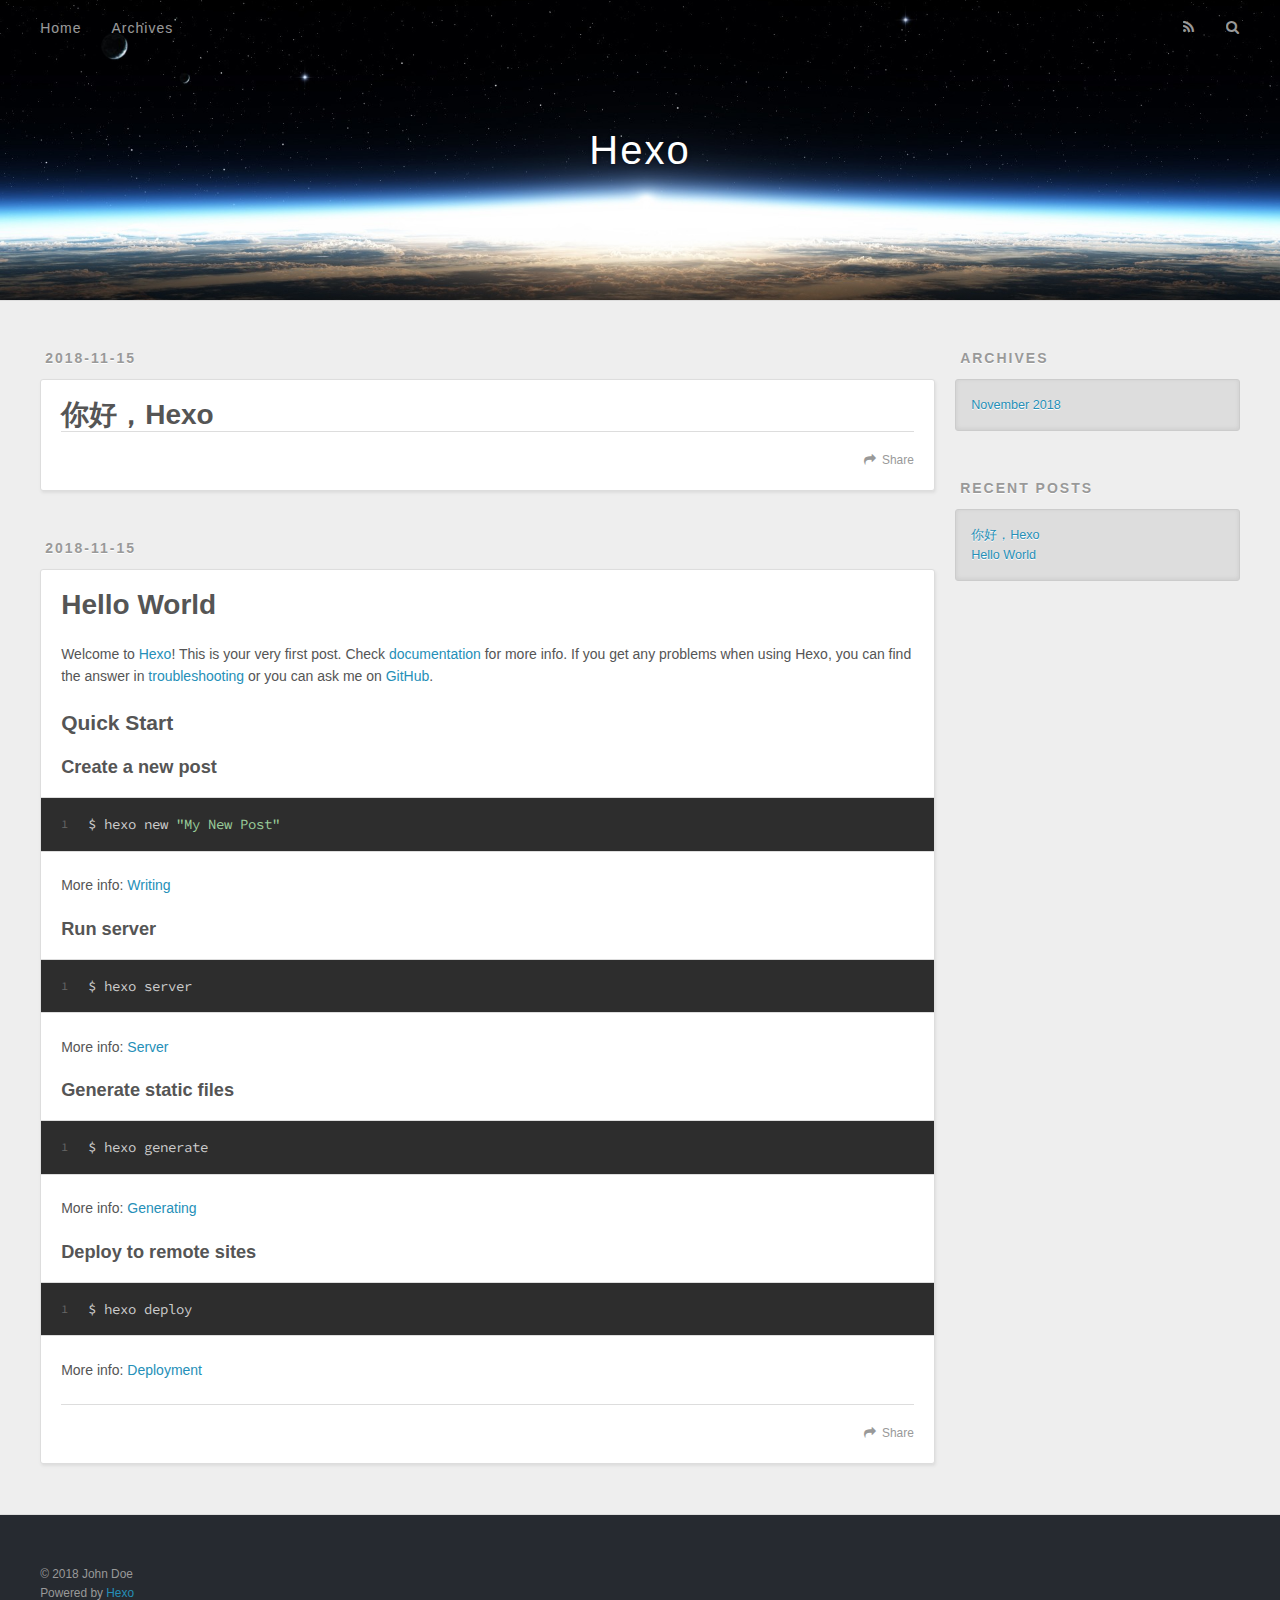
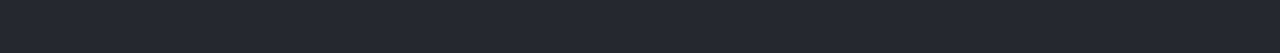
==== index.html @ 4fe2a5ce "Site updated: 2018-11-15 15:34:01" ====
<!DOCTYPE html>
<html>
<head><meta name="generator" content="Hexo 3.8.0">
  <meta charset="utf-8">
  

  
  <title>Hexo</title>
  <meta name="viewport" content="width=device-width, initial-scale=1, maximum-scale=1">
  <meta property="og:type" content="website">
<meta property="og:title" content="Hexo">
<meta property="og:url" content="http://yoursite.com/index.html">
<meta property="og:site_name" content="Hexo">
<meta property="og:locale" content="default">
<meta name="twitter:card" content="summary">
<meta name="twitter:title" content="Hexo">
  
    <link rel="alternate" href="/atom.xml" title="Hexo" type="application/atom+xml">
  
  
    <link rel="icon" href="/favicon.png">
  
  
    <link href="//fonts.googleapis.com/css?family=Source+Code+Pro" rel="stylesheet" type="text/css">
  
  <link rel="stylesheet" href="/css/style.css">
</head>
</html>
<body>
  <div id="container">
    <div id="wrap">
      <header id="header">
  <div id="banner"></div>
  <div id="header-outer" class="outer">
    <div id="header-title" class="inner">
      <h1 id="logo-wrap">
        <a href="/" id="logo">Hexo</a>
      </h1>
      
    </div>
    <div id="header-inner" class="inner">
      <nav id="main-nav">
        <a id="main-nav-toggle" class="nav-icon"></a>
        
          <a class="main-nav-link" href="/">Home</a>
        
          <a class="main-nav-link" href="/archives">Archives</a>
        
      </nav>
      <nav id="sub-nav">
        
          <a id="nav-rss-link" class="nav-icon" href="/atom.xml" title="RSS Feed"></a>
        
        <a id="nav-search-btn" class="nav-icon" title="Search"></a>
      </nav>
      <div id="search-form-wrap">
        <form action="//google.com/search" method="get" accept-charset="UTF-8" class="search-form"><input type="search" name="q" class="search-form-input" placeholder="Search"><button type="submit" class="search-form-submit">&#xF002;</button><input type="hidden" name="sitesearch" value="http://yoursite.com"></form>
      </div>
    </div>
  </div>
</header>
      <div class="outer">
        <section id="main">
  
    <article id="post-你好，Hexo" class="article article-type-post" itemscope="" itemprop="blogPost">
  <div class="article-meta">
    <a href="/2018/11/15/你好，Hexo/" class="article-date">
  <time datetime="2018-11-15T06:58:44.000Z" itemprop="datePublished">2018-11-15</time>
</a>
    
  </div>
  <div class="article-inner">
    
    
      <header class="article-header">
        
  
    <h1 itemprop="name">
      <a class="article-title" href="/2018/11/15/你好，Hexo/">你好，Hexo</a>
    </h1>
  

      </header>
    
    <div class="article-entry" itemprop="articleBody">
      
        
      
    </div>
    <footer class="article-footer">
      <a data-url="http://yoursite.com/2018/11/15/你好，Hexo/" data-id="cjoi9py3j00018cacqg4s0h0r" class="article-share-link">Share</a>
      
      
    </footer>
  </div>
  
</article>


  
    <article id="post-hello-world" class="article article-type-post" itemscope="" itemprop="blogPost">
  <div class="article-meta">
    <a href="/2018/11/15/hello-world/" class="article-date">
  <time datetime="2018-11-15T03:31:19.284Z" itemprop="datePublished">2018-11-15</time>
</a>
    
  </div>
  <div class="article-inner">
    
    
      <header class="article-header">
        
  
    <h1 itemprop="name">
      <a class="article-title" href="/2018/11/15/hello-world/">Hello World</a>
    </h1>
  

      </header>
    
    <div class="article-entry" itemprop="articleBody">
      
        <p>Welcome to <a href="https://hexo.io/" target="_blank" rel="noopener">Hexo</a>! This is your very first post. Check <a href="https://hexo.io/docs/" target="_blank" rel="noopener">documentation</a> for more info. If you get any problems when using Hexo, you can find the answer in <a href="https://hexo.io/docs/troubleshooting.html" target="_blank" rel="noopener">troubleshooting</a> or you can ask me on <a href="https://github.com/hexojs/hexo/issues" target="_blank" rel="noopener">GitHub</a>.</p>
<h2 id="Quick-Start"><a href="#Quick-Start" class="headerlink" title="Quick Start"></a>Quick Start</h2><h3 id="Create-a-new-post"><a href="#Create-a-new-post" class="headerlink" title="Create a new post"></a>Create a new post</h3><figure class="highlight bash"><table><tr><td class="gutter"><pre><span class="line">1</span><br></pre></td><td class="code"><pre><span class="line">$ hexo new <span class="string">"My New Post"</span></span><br></pre></td></tr></table></figure>
<p>More info: <a href="https://hexo.io/docs/writing.html" target="_blank" rel="noopener">Writing</a></p>
<h3 id="Run-server"><a href="#Run-server" class="headerlink" title="Run server"></a>Run server</h3><figure class="highlight bash"><table><tr><td class="gutter"><pre><span class="line">1</span><br></pre></td><td class="code"><pre><span class="line">$ hexo server</span><br></pre></td></tr></table></figure>
<p>More info: <a href="https://hexo.io/docs/server.html" target="_blank" rel="noopener">Server</a></p>
<h3 id="Generate-static-files"><a href="#Generate-static-files" class="headerlink" title="Generate static files"></a>Generate static files</h3><figure class="highlight bash"><table><tr><td class="gutter"><pre><span class="line">1</span><br></pre></td><td class="code"><pre><span class="line">$ hexo generate</span><br></pre></td></tr></table></figure>
<p>More info: <a href="https://hexo.io/docs/generating.html" target="_blank" rel="noopener">Generating</a></p>
<h3 id="Deploy-to-remote-sites"><a href="#Deploy-to-remote-sites" class="headerlink" title="Deploy to remote sites"></a>Deploy to remote sites</h3><figure class="highlight bash"><table><tr><td class="gutter"><pre><span class="line">1</span><br></pre></td><td class="code"><pre><span class="line">$ hexo deploy</span><br></pre></td></tr></table></figure>
<p>More info: <a href="https://hexo.io/docs/deployment.html" target="_blank" rel="noopener">Deployment</a></p>

      
    </div>
    <footer class="article-footer">
      <a data-url="http://yoursite.com/2018/11/15/hello-world/" data-id="cjoi9py3d00008cacfognrwii" class="article-share-link">Share</a>
      
      
    </footer>
  </div>
  
</article>


  


</section>
        
          <aside id="sidebar">
  
    

  
    

  
    
  
    
  <div class="widget-wrap">
    <h3 class="widget-title">Archives</h3>
    <div class="widget">
      <ul class="archive-list"><li class="archive-list-item"><a class="archive-list-link" href="/archives/2018/11/">November 2018</a></li></ul>
    </div>
  </div>


  
    
  <div class="widget-wrap">
    <h3 class="widget-title">Recent Posts</h3>
    <div class="widget">
      <ul>
        
          <li>
            <a href="/2018/11/15/你好，Hexo/">你好，Hexo</a>
          </li>
        
          <li>
            <a href="/2018/11/15/hello-world/">Hello World</a>
          </li>
        
      </ul>
    </div>
  </div>

  
</aside>
        
      </div>
      <footer id="footer">
  
  <div class="outer">
    <div id="footer-info" class="inner">
      &copy; 2018 John Doe<br>
      Powered by <a href="http://hexo.io/" target="_blank">Hexo</a>
    </div>
  </div>
</footer>
    </div>
    <nav id="mobile-nav">
  
    <a href="/" class="mobile-nav-link">Home</a>
  
    <a href="/archives" class="mobile-nav-link">Archives</a>
  
</nav>
    

<script src="//ajax.googleapis.com/ajax/libs/jquery/2.0.3/jquery.min.js"></script>


  <link rel="stylesheet" href="/fancybox/jquery.fancybox.css">
  <script src="/fancybox/jquery.fancybox.pack.js"></script>


<script src="/js/script.js"></script>



  </div>
</body>
</html>
---- css/style.css ----
body {
  width: 100%;
}
body:before,
body:after {
  content: "";
  display: table;
}
body:after {
  clear: both;
}
html,
body,
div,
span,
applet,
object,
iframe,
h1,
h2,
h3,
h4,
h5,
h6,
p,
blockquote,
pre,
a,
abbr,
acronym,
address,
big,
cite,
code,
del,
dfn,
em,
img,
ins,
kbd,
q,
s,
samp,
small,
strike,
strong,
sub,
sup,
tt,
var,
dl,
dt,
dd,
ol,
ul,
li,
fieldset,
form,
label,
legend,
table,
caption,
tbody,
tfoot,
thead,
tr,
th,
td {
  margin: 0;
  padding: 0;
  border: 0;
  outline: 0;
  font-weight: inherit;
  font-style: inherit;
  font-family: inherit;
  font-size: 100%;
  vertical-align: baseline;
}
body {
  line-height: 1;
  color: #000;
  background: #fff;
}
ol,
ul {
  list-style: none;
}
table {
  border-collapse: separate;
  border-spacing: 0;
  vertical-align: middle;
}
caption,
th,
td {
  text-align: left;
  font-weight: normal;
  vertical-align: middle;
}
a img {
  border: none;
}
input,
button {
  margin: 0;
  padding: 0;
}
input::-moz-focus-inner,
button::-moz-focus-inner {
  border: 0;
  padding: 0;
}
@font-face {
  font-family: FontAwesome;
  font-style: normal;
  font-weight: normal;
  src: url("fonts/fontawesome-webfont.eot?v=#4.0.3");
  src: url("fonts/fontawesome-webfont.eot?#iefix&v=#4.0.3") format("embedded-opentype"), url("fonts/fontawesome-webfont.woff?v=#4.0.3") format("woff"), url("fonts/fontawesome-webfont.ttf?v=#4.0.3") format("truetype"), url("fonts/fontawesome-webfont.svg#fontawesomeregular?v=#4.0.3") format("svg");
}
html,
body,
#container {
  height: 100%;
}
body {
  background: #eee;
  font: 14px -apple-system, BlinkMacSystemFont, "Segoe UI", "Roboto", "Oxygen", "Ubuntu", "Cantarell", "Fira Sans", "Droid Sans", "Helvetica Neue", sans-serif;
  -webkit-text-size-adjust: 100%;
}
.outer {
  max-width: 1220px;
  margin: 0 auto;
  padding: 0 20px;
}
.outer:before,
.outer:after {
  content: "";
  display: table;
}
.outer:after {
  clear: both;
}
.inner {
  display: inline;
  float: left;
  width: 98.33333333333333%;
  margin: 0 0.833333333333333%;
}
.left,
.alignleft {
  float: left;
}
.right,
.alignright {
  float: right;
}
.clear {
  clear: both;
}
#container {
  position: relative;
}
.mobile-nav-on {
  overflow: hidden;
}
#wrap {
  height: 100%;
  width: 100%;
  position: absolute;
  top: 0;
  left: 0;
  -webkit-transition: 0.2s ease-out;
  -moz-transition: 0.2s ease-out;
  -ms-transition: 0.2s ease-out;
  transition: 0.2s ease-out;
  z-index: 1;
  background: #eee;
}
.mobile-nav-on #wrap {
  left: 280px;
}
@media screen and (min-width: 768px) {
  #main {
    display: inline;
    float: left;
    width: 73.33333333333333%;
    margin: 0 0.833333333333333%;
  }
}
.article-date,
.article-category-link,
.archive-year,
.widget-title {
  text-decoration: none;
  text-transform: uppercase;
  letter-spacing: 2px;
  color: #999;
  margin-bottom: 1em;
  margin-left: 5px;
  line-height: 1em;
  text-shadow: 0 1px #fff;
  font-weight: bold;
}
.article-inner,
.archive-article-inner {
  background: #fff;
  -webkit-box-shadow: 1px 2px 3px #ddd;
  box-shadow: 1px 2px 3px #ddd;
  border: 1px solid #ddd;
  border-radius: 3px;
}
.article-entry h1,
.widget h1 {
  font-size: 2em;
}
.article-entry h2,
.widget h2 {
  font-size: 1.5em;
}
.article-entry h3,
.widget h3 {
  font-size: 1.3em;
}
.article-entry h4,
.widget h4 {
  font-size: 1.2em;
}
.article-entry h5,
.widget h5 {
  font-size: 1em;
}
.article-entry h6,
.widget h6 {
  font-size: 1em;
  color: #999;
}
.article-entry hr,
.widget hr {
  border: 1px dashed #ddd;
}
.article-entry strong,
.widget strong {
  font-weight: bold;
}
.article-entry em,
.widget em,
.article-entry cite,
.widget cite {
  font-style: italic;
}
.article-entry sup,
.widget sup,
.article-entry sub,
.widget sub {
  font-size: 0.75em;
  line-height: 0;
  position: relative;
  vertical-align: baseline;
}
.article-entry sup,
.widget sup {
  top: -0.5em;
}
.article-entry sub,
.widget sub {
  bottom: -0.2em;
}
.article-entry small,
.widget small {
  font-size: 0.85em;
}
.article-entry acronym,
.widget acronym,
.article-entry abbr,
.widget abbr {
  border-bottom: 1px dotted;
}
.article-entry ul,
.widget ul,
.article-entry ol,
.widget ol,
.article-entry dl,
.widget dl {
  margin: 0 20px;
  line-height: 1.6em;
}
.article-entry ul ul,
.widget ul ul,
.article-entry ol ul,
.widget ol ul,
.article-entry ul ol,
.widget ul ol,
.article-entry ol ol,
.widget ol ol {
  margin-top: 0;
  margin-bottom: 0;
}
.article-entry ul,
.widget ul {
  list-style: disc;
}
.article-entry ol,
.widget ol {
  list-style: decimal;
}
.article-entry dt,
.widget dt {
  font-weight: bold;
}
#header {
  height: 300px;
  position: relative;
  border-bottom: 1px solid #ddd;
}
#header:before,
#header:after {
  content: "";
  position: absolute;
  left: 0;
  right: 0;
  height: 40px;
}
#header:before {
  top: 0;
  background: -webkit-linear-gradient(rgba(0,0,0,0.2), transparent);
  background: -moz-linear-gradient(rgba(0,0,0,0.2), transparent);
  background: -ms-linear-gradient(rgba(0,0,0,0.2), transparent);
  background: linear-gradient(rgba(0,0,0,0.2), transparent);
}
#header:after {
  bottom: 0;
  background: -webkit-linear-gradient(transparent, rgba(0,0,0,0.2));
  background: -moz-linear-gradient(transparent, rgba(0,0,0,0.2));
  background: -ms-linear-gradient(transparent, rgba(0,0,0,0.2));
  background: linear-gradient(transparent, rgba(0,0,0,0.2));
}
#header-outer {
  height: 100%;
  position: relative;
}
#header-inner {
  position: relative;
  overflow: hidden;
}
#banner {
  position: absolute;
  top: 0;
  left: 0;
  width: 100%;
  height: 100%;
  background: url("images/banner.jpg") center #000;
  -webkit-background-size: cover;
  -moz-background-size: cover;
  background-size: cover;
  z-index: -1;
}
#header-title {
  text-align: center;
  height: 40px;
  position: absolute;
  top: 50%;
  left: 0;
  margin-top: -20px;
}
#logo,
#subtitle {
  text-decoration: none;
  color: #fff;
  font-weight: 300;
  text-shadow: 0 1px 4px rgba(0,0,0,0.3);
}
#logo {
  font-size: 40px;
  line-height: 40px;
  letter-spacing: 2px;
}
#subtitle {
  font-size: 16px;
  line-height: 16px;
  letter-spacing: 1px;
}
#subtitle-wrap {
  margin-top: 16px;
}
#main-nav {
  float: left;
  margin-left: -15px;
}
.nav-icon,
.main-nav-link {
  float: left;
  color: #fff;
  opacity: 0.6;
  text-decoration: none;
  text-shadow: 0 1px rgba(0,0,0,0.2);
  -webkit-transition: opacity 0.2s;
  -moz-transition: opacity 0.2s;
  -ms-transition: opacity 0.2s;
  transition: opacity 0.2s;
  display: block;
  padding: 20px 15px;
}
.nav-icon:hover,
.main-nav-link:hover {
  opacity: 1;
}
.nav-icon {
  font-family: FontAwesome;
  text-align: center;
  font-size: 14px;
  width: 14px;
  height: 14px;
  padding: 20px 15px;
  position: relative;
  cursor: pointer;
}
.main-nav-link {
  font-weight: 300;
  letter-spacing: 1px;
}
@media screen and (max-width: 479px) {
  .main-nav-link {
    display: none;
  }
}
#main-nav-toggle {
  display: none;
}
#main-nav-toggle:before {
  content: "\f0c9";
}
@media screen and (max-width: 479px) {
  #main-nav-toggle {
    display: block;
  }
}
#sub-nav {
  float: right;
  margin-right: -15px;
}
#nav-rss-link:before {
  content: "\f09e";
}
#nav-search-btn:before {
  content: "\f002";
}
#search-form-wrap {
  position: absolute;
  top: 15px;
  width: 150px;
  height: 30px;
  right: -150px;
  opacity: 0;
  -webkit-transition: 0.2s ease-out;
  -moz-transition: 0.2s ease-out;
  -ms-transition: 0.2s ease-out;
  transition: 0.2s ease-out;
}
#search-form-wrap.on {
  opacity: 1;
  right: 0;
}
@media screen and (max-width: 479px) {
  #search-form-wrap {
    width: 100%;
    right: -100%;
  }
}
.search-form {
  position: absolute;
  top: 0;
  left: 0;
  right: 0;
  background: #fff;
  padding: 5px 15px;
  border-radius: 15px;
  -webkit-box-shadow: 0 0 10px rgba(0,0,0,0.3);
  box-shadow: 0 0 10px rgba(0,0,0,0.3);
}
.search-form-input {
  border: none;
  background: none;
  color: #555;
  width: 100%;
  font: 13px -apple-system, BlinkMacSystemFont, "Segoe UI", "Roboto", "Oxygen", "Ubuntu", "Cantarell", "Fira Sans", "Droid Sans", "Helvetica Neue", sans-serif;
  outline: none;
}
.search-form-input::-webkit-search-results-decoration,
.search-form-input::-webkit-search-cancel-button {
  -webkit-appearance: none;
}
.search-form-submit {
  position: absolute;
  top: 50%;
  right: 10px;
  margin-top: -7px;
  font: 13px FontAwesome;
  border: none;
  background: none;
  color: #bbb;
  cursor: pointer;
}
.search-form-submit:hover,
.search-form-submit:focus {
  color: #777;
}
.article {
  margin: 50px 0;
}
.article-inner {
  overflow: hidden;
}
.article-meta:before,
.article-meta:after {
  content: "";
  display: table;
}
.article-meta:after {
  clear: both;
}
.article-date {
  float: left;
}
.article-category {
  float: left;
  line-height: 1em;
  color: #ccc;
  text-shadow: 0 1px #fff;
  margin-left: 8px;
}
.article-category:before {
  content: "\2022";
}
.article-category-link {
  margin: 0 12px 1em;
}
.article-header {
  padding: 20px 20px 0;
}
.article-title {
  text-decoration: none;
  font-size: 2em;
  font-weight: bold;
  color: #555;
  line-height: 1.1em;
  -webkit-transition: color 0.2s;
  -moz-transition: color 0.2s;
  -ms-transition: color 0.2s;
  transition: color 0.2s;
}
a.article-title:hover {
  color: #258fb8;
}
.article-entry {
  color: #555;
  padding: 0 20px;
}
.article-entry:before,
.article-entry:after {
  content: "";
  display: table;
}
.article-entry:after {
  clear: both;
}
.article-entry p,
.article-entry table {
  line-height: 1.6em;
  margin: 1.6em 0;
}
.article-entry h1,
.article-entry h2,
.article-entry h3,
.article-entry h4,
.article-entry h5,
.article-entry h6 {
  font-weight: bold;
}
.article-entry h1,
.article-entry h2,
.article-entry h3,
.article-entry h4,
.article-entry h5,
.article-entry h6 {
  line-height: 1.1em;
  margin: 1.1em 0;
}
.article-entry a {
  color: #258fb8;
  text-decoration: none;
}
.article-entry a:hover {
  text-decoration: underline;
}
.article-entry ul,
.article-entry ol,
.article-entry dl {
  margin-top: 1.6em;
  margin-bottom: 1.6em;
}
.article-entry img,
.article-entry video {
  max-width: 100%;
  height: auto;
  display: block;
  margin: auto;
}
.article-entry iframe {
  border: none;
}
.article-entry table {
  width: 100%;
  border-collapse: collapse;
  border-spacing: 0;
}
.article-entry th {
  font-weight: bold;
  border-bottom: 3px solid #ddd;
  padding-bottom: 0.5em;
}
.article-entry td {
  border-bottom: 1px solid #ddd;
  padding: 10px 0;
}
.article-entry blockquote {
  font-family: Georgia, "Times New Roman", serif;
  font-size: 1.4em;
  margin: 1.6em 20px;
  text-align: center;
}
.article-entry blockquote footer {
  font-size: 14px;
  margin: 1.6em 0;
  font-family: -apple-system, BlinkMacSystemFont, "Segoe UI", "Roboto", "Oxygen", "Ubuntu", "Cantarell", "Fira Sans", "Droid Sans", "Helvetica Neue", sans-serif;
}
.article-entry blockquote footer cite:before {
  content: "—";
  padding: 0 0.5em;
}
.article-entry .pullquote {
  text-align: left;
  width: 45%;
  margin: 0;
}
.article-entry .pullquote.left {
  margin-left: 0.5em;
  margin-right: 1em;
}
.article-entry .pullquote.right {
  margin-right: 0.5em;
  margin-left: 1em;
}
.article-entry .caption {
  color: #999;
  display: block;
  font-size: 0.9em;
  margin-top: 0.5em;
  position: relative;
  text-align: center;
}
.article-entry .video-container {
  position: relative;
  padding-top: 56.25%;
  height: 0;
  overflow: hidden;
}
.article-entry .video-container iframe,
.article-entry .video-container object,
.article-entry .video-container embed {
  position: absolute;
  top: 0;
  left: 0;
  width: 100%;
  height: 100%;
  margin-top: 0;
}
.article-more-link a {
  display: inline-block;
  line-height: 1em;
  padding: 6px 15px;
  border-radius: 15px;
  background: #eee;
  color: #999;
  text-shadow: 0 1px #fff;
  text-decoration: none;
}
.article-more-link a:hover {
  background: #258fb8;
  color: #fff;
  text-decoration: none;
  text-shadow: 0 1px #1e7293;
}
.article-footer {
  font-size: 0.85em;
  line-height: 1.6em;
  border-top: 1px solid #ddd;
  padding-top: 1.6em;
  margin: 0 20px 20px;
}
.article-footer:before,
.article-footer:after {
  content: "";
  display: table;
}
.article-footer:after {
  clear: both;
}
.article-footer a {
  color: #999;
  text-decoration: none;
}
.article-footer a:hover {
  color: #555;
}
.article-tag-list-item {
  float: left;
  margin-right: 10px;
}
.article-tag-list-link:before {
  content: "#";
}
.article-comment-link {
  float: right;
}
.article-comment-link:before {
  content: "\f075";
  font-family: FontAwesome;
  padding-right: 8px;
}
.article-share-link {
  cursor: pointer;
  float: right;
  margin-left: 20px;
}
.article-share-link:before {
  content: "\f064";
  font-family: FontAwesome;
  padding-right: 6px;
}
#article-nav {
  position: relative;
}
#article-nav:before,
#article-nav:after {
  content: "";
  display: table;
}
#article-nav:after {
  clear: both;
}
@media screen and (min-width: 768px) {
  #article-nav {
    margin: 50px 0;
  }
  #article-nav:before {
    width: 8px;
    height: 8px;
    position: absolute;
    top: 50%;
    left: 50%;
    margin-top: -4px;
    margin-left: -4px;
    content: "";
    border-radius: 50%;
    background: #ddd;
    -webkit-box-shadow: 0 1px 2px #fff;
    box-shadow: 0 1px 2px #fff;
  }
}
.article-nav-link-wrap {
  text-decoration: none;
  text-shadow: 0 1px #fff;
  color: #999;
  -webkit-box-sizing: border-box;
  -moz-box-sizing: border-box;
  box-sizing: border-box;
  margin-top: 50px;
  text-align: center;
  display: block;
}
.article-nav-link-wrap:hover {
  color: #555;
}
@media screen and (min-width: 768px) {
  .article-nav-link-wrap {
    width: 50%;
    margin-top: 0;
  }
}
@media screen and (min-width: 768px) {
  #article-nav-newer {
    float: left;
    text-align: right;
    padding-right: 20px;
  }
}
@media screen and (min-width: 768px) {
  #article-nav-older {
    float: right;
    text-align: left;
    padding-left: 20px;
  }
}
.article-nav-caption {
  text-transform: uppercase;
  letter-spacing: 2px;
  color: #ddd;
  line-height: 1em;
  font-weight: bold;
}
#article-nav-newer .article-nav-caption {
  margin-right: -2px;
}
.article-nav-title {
  font-size: 0.85em;
  line-height: 1.6em;
  margin-top: 0.5em;
}
.article-share-box {
  position: absolute;
  display: none;
  background: #fff;
  -webkit-box-shadow: 1px 2px 10px rgba(0,0,0,0.2);
  box-shadow: 1px 2px 10px rgba(0,0,0,0.2);
  border-radius: 3px;
  margin-left: -145px;
  overflow: hidden;
  z-index: 1;
}
.article-share-box.on {
  display: block;
}
.article-share-input {
  width: 100%;
  background: none;
  -webkit-box-sizing: border-box;
  -moz-box-sizing: border-box;
  box-sizing: border-box;
  font: 14px -apple-system, BlinkMacSystemFont, "Segoe UI", "Roboto", "Oxygen", "Ubuntu", "Cantarell", "Fira Sans", "Droid Sans", "Helvetica Neue", sans-serif;
  padding: 0 15px;
  color: #555;
  outline: none;
  border: 1px solid #ddd;
  border-radius: 3px 3px 0 0;
  height: 36px;
  line-height: 36px;
}
.article-share-links {
  background: #eee;
}
.article-share-links:before,
.article-share-links:after {
  content: "";
  display: table;
}
.article-share-links:after {
  clear: both;
}
.article-share-twitter,
.article-share-facebook,
.article-share-pinterest,
.article-share-google {
  width: 50px;
  height: 36px;
  display: block;
  float: left;
  position: relative;
  color: #999;
  text-shadow: 0 1px #fff;
}
.article-share-twitter:before,
.article-share-facebook:before,
.article-share-pinterest:before,
.article-share-google:before {
  font-size: 20px;
  font-family: FontAwesome;
  width: 20px;
  height: 20px;
  position: absolute;
  top: 50%;
  left: 50%;
  margin-top: -10px;
  margin-left: -10px;
  text-align: center;
}
.article-share-twitter:hover,
.article-share-facebook:hover,
.article-share-pinterest:hover,
.article-share-google:hover {
  color: #fff;
}
.article-share-twitter:before {
  content: "\f099";
}
.article-share-twitter:hover {
  background: #00aced;
  text-shadow: 0 1px #008abe;
}
.article-share-facebook:before {
  content: "\f09a";
}
.article-share-facebook:hover {
  background: #3b5998;
  text-shadow: 0 1px #2f477a;
}
.article-share-pinterest:before {
  content: "\f0d2";
}
.article-share-pinterest:hover {
  background: #cb2027;
  text-shadow: 0 1px #a21a1f;
}
.article-share-google:before {
  content: "\f0d5";
}
.article-share-google:hover {
  background: #dd4b39;
  text-shadow: 0 1px #be3221;
}
.article-gallery {
  background: #000;
  position: relative;
}
.article-gallery-photos {
  position: relative;
  overflow: hidden;
}
.article-gallery-img {
  display: none;
  max-width: 100%;
}
.article-gallery-img:first-child {
  display: block;
}
.article-gallery-img.loaded {
  position: absolute;
  display: block;
}
.article-gallery-img img {
  display: block;
  max-width: 100%;
  margin: 0 auto;
}
#comments {
  background: #fff;
  -webkit-box-shadow: 1px 2px 3px #ddd;
  box-shadow: 1px 2px 3px #ddd;
  padding: 20px;
  border: 1px solid #ddd;
  border-radius: 3px;
  margin: 50px 0;
}
#comments a {
  color: #258fb8;
}
.archives-wrap {
  margin: 50px 0;
}
.archives:before,
.archives:after {
  content: "";
  display: table;
}
.archives:after {
  clear: both;
}
.archive-year-wrap {
  margin-bottom: 1em;
}
.archives {
  -webkit-column-gap: 10px;
  -moz-column-gap: 10px;
  column-gap: 10px;
}
@media screen and (min-width: 480px) and (max-width: 767px) {
  .archives {
    -webkit-column-count: 2;
    -moz-column-count: 2;
    column-count: 2;
  }
}
@media screen and (min-width: 768px) {
  .archives {
    -webkit-column-count: 3;
    -moz-column-count: 3;
    column-count: 3;
  }
}
.archive-article {
  -webkit-column-break-inside: avoid;
  page-break-inside: avoid;
  overflow: hidden;
  break-inside: avoid-column;
}
.archive-article-inner {
  padding: 10px;
  margin-bottom: 15px;
}
.archive-article-title {
  text-decoration: none;
  font-weight: bold;
  color: #555;
  -webkit-transition: color 0.2s;
  -moz-transition: color 0.2s;
  -ms-transition: color 0.2s;
  transition: color 0.2s;
  line-height: 1.6em;
}
.archive-article-title:hover {
  color: #258fb8;
}
.archive-article-footer {
  margin-top: 1em;
}
.archive-article-date {
  color: #999;
  text-decoration: none;
  font-size: 0.85em;
  line-height: 1em;
  margin-bottom: 0.5em;
  display: block;
}
#page-nav {
  margin: 50px auto;
  background: #fff;
  -webkit-box-shadow: 1px 2px 3px #ddd;
  box-shadow: 1px 2px 3px #ddd;
  border: 1px solid #ddd;
  border-radius: 3px;
  text-align: center;
  color: #999;
  overflow: hidden;
}
#page-nav:before,
#page-nav:after {
  content: "";
  display: table;
}
#page-nav:after {
  clear: both;
}
#page-nav a,
#page-nav span {
  padding: 10px 20px;
  line-height: 1;
  height: 2ex;
}
#page-nav a {
  color: #999;
  text-decoration: none;
}
#page-nav a:hover {
  background: #999;
  color: #fff;
}
#page-nav .prev {
  float: left;
}
#page-nav .next {
  float: right;
}
#page-nav .page-number {
  display: inline-block;
}
@media screen and (max-width: 479px) {
  #page-nav .page-number {
    display: none;
  }
}
#page-nav .current {
  color: #555;
  font-weight: bold;
}
#page-nav .space {
  color: #ddd;
}
#footer {
  background: #262a30;
  padding: 50px 0;
  border-top: 1px solid #ddd;
  color: #999;
}
#footer a {
  color: #258fb8;
  text-decoration: none;
}
#footer a:hover {
  text-decoration: underline;
}
#footer-info {
  line-height: 1.6em;
  font-size: 0.85em;
}
.article-entry pre,
.article-entry .highlight {
  background: #2d2d2d;
  margin: 0 -20px;
  padding: 15px 20px;
  border-style: solid;
  border-color: #ddd;
  border-width: 1px 0;
  overflow: auto;
  color: #ccc;
  line-height: 22.400000000000002px;
}
.article-entry .highlight .gutter pre,
.article-entry .gist .gist-file .gist-data .line-numbers {
  color: #666;
  font-size: 0.85em;
}
.article-entry pre,
.article-entry code {
  font-family: "Source Code Pro", Consolas, Monaco, Menlo, Consolas, monospace;
}
.article-entry code {
  background: #eee;
  text-shadow: 0 1px #fff;
  padding: 0 0.3em;
}
.article-entry pre code {
  background: none;
  text-shadow: none;
  padding: 0;
}
.article-entry .highlight pre {
  border: none;
  margin: 0;
  padding: 0;
}
.article-entry .highlight table {
  margin: 0;
  width: auto;
}
.article-entry .highlight td {
  border: none;
  padding: 0;
}
.article-entry .highlight figcaption {
  font-size: 0.85em;
  color: #999;
  line-height: 1em;
  margin-bottom: 1em;
}
.article-entry .highlight figcaption:before,
.article-entry .highlight figcaption:after {
  content: "";
  display: table;
}
.article-entry .highlight figcaption:after {
  clear: both;
}
.article-entry .highlight figcaption a {
  float: right;
}
.article-entry .highlight .gutter pre {
  text-align: right;
  padding-right: 20px;
}
.article-entry .highlight .line {
  height: 22.400000000000002px;
}
.article-entry .highlight .line.marked {
  background: #515151;
}
.article-entry .gist {
  margin: 0 -20px;
  border-style: solid;
  border-color: #ddd;
  border-width: 1px 0;
  background: #2d2d2d;
  padding: 15px 20px 15px 0;
}
.article-entry .gist .gist-file {
  border: none;
  font-family: "Source Code Pro", Consolas, Monaco, Menlo, Consolas, monospace;
  margin: 0;
}
.article-entry .gist .gist-file .gist-data {
  background: none;
  border: none;
}
.article-entry .gist .gist-file .gist-data .line-numbers {
  background: none;
  border: none;
  padding: 0 20px 0 0;
}
.article-entry .gist .gist-file .gist-data .line-data {
  padding: 0 !important;
}
.article-entry .gist .gist-file .highlight {
  margin: 0;
  padding: 0;
  border: none;
}
.article-entry .gist .gist-file .gist-meta {
  background: #2d2d2d;
  color: #999;
  font: 0.85em -apple-system, BlinkMacSystemFont, "Segoe UI", "Roboto", "Oxygen", "Ubuntu", "Cantarell", "Fira Sans", "Droid Sans", "Helvetica Neue", sans-serif;
  text-shadow: 0 0;
  padding: 0;
  margin-top: 1em;
  margin-left: 20px;
}
.article-entry .gist .gist-file .gist-meta a {
  color: #258fb8;
  font-weight: normal;
}
.article-entry .gist .gist-file .gist-meta a:hover {
  text-decoration: underline;
}
pre .comment,
pre .title {
  color: #999;
}
pre .variable,
pre .attribute,
pre .tag,
pre .regexp,
pre .ruby .constant,
pre .xml .tag .title,
pre .xml .pi,
pre .xml .doctype,
pre .html .doctype,
pre .css .id,
pre .css .class,
pre .css .pseudo {
  color: #f2777a;
}
pre .number,
pre .preprocessor,
pre .built_in,
pre .literal,
pre .params,
pre .constant {
  color: #f99157;
}
pre .class,
pre .ruby .class .title,
pre .css .rules .attribute {
  color: #9c9;
}
pre .string,
pre .value,
pre .inheritance,
pre .header,
pre .ruby .symbol,
pre .xml .cdata {
  color: #9c9;
}
pre .css .hexcolor {
  color: #6cc;
}
pre .function,
pre .python .decorator,
pre .python .title,
pre .ruby .function .title,
pre .ruby .title .keyword,
pre .perl .sub,
pre .javascript .title,
pre .coffeescript .title {
  color: #69c;
}
pre .keyword,
pre .javascript .function {
  color: #c9c;
}
@media screen and (max-width: 479px) {
  #mobile-nav {
    position: absolute;
    top: 0;
    left: 0;
    width: 280px;
    height: 100%;
    background: #191919;
    border-right: 1px solid #fff;
  }
}
@media screen and (max-width: 479px) {
  .mobile-nav-link {
    display: block;
    color: #999;
    text-decoration: none;
    padding: 15px 20px;
    font-weight: bold;
  }
  .mobile-nav-link:hover {
    color: #fff;
  }
}
@media screen and (min-width: 768px) {
  #sidebar {
    display: inline;
    float: left;
    width: 23.333333333333332%;
    margin: 0 0.833333333333333%;
  }
}
.widget-wrap {
  margin: 50px 0;
}
.widget {
  color: #777;
  text-shadow: 0 1px #fff;
  background: #ddd;
  -webkit-box-shadow: 0 -1px 4px #ccc inset;
  box-shadow: 0 -1px 4px #ccc inset;
  border: 1px solid #ccc;
  padding: 15px;
  border-radius: 3px;
}
.widget a {
  color: #258fb8;
  text-decoration: none;
}
.widget a:hover {
  text-decoration: underline;
}
.widget ul ul,
.widget ol ul,
.widget dl ul,
.widget ul ol,
.widget ol ol,
.widget dl ol,
.widget ul dl,
.widget ol dl,
.widget dl dl {
  margin-left: 15px;
  list-style: disc;
}
.widget {
  line-height: 1.6em;
  word-wrap: break-word;
  font-size: 0.9em;
}
.widget ul,
.widget ol {
  list-style: none;
  margin: 0;
}
.widget ul ul,
.widget ol ul,
.widget ul ol,
.widget ol ol {
  margin: 0 20px;
}
.widget ul ul,
.widget ol ul {
  list-style: disc;
}
.widget ul ol,
.widget ol ol {
  list-style: decimal;
}
.category-list-count,
.tag-list-count,
.archive-list-count {
  padding-left: 5px;
  color: #999;
  font-size: 0.85em;
}
.category-list-count:before,
.tag-list-count:before,
.archive-list-count:before {
  content: "(";
}
.category-list-count:after,
.tag-list-count:after,
.archive-list-count:after {
  content: ")";
}
.tagcloud a {
  margin-right: 5px;
  display: inline-block;
}
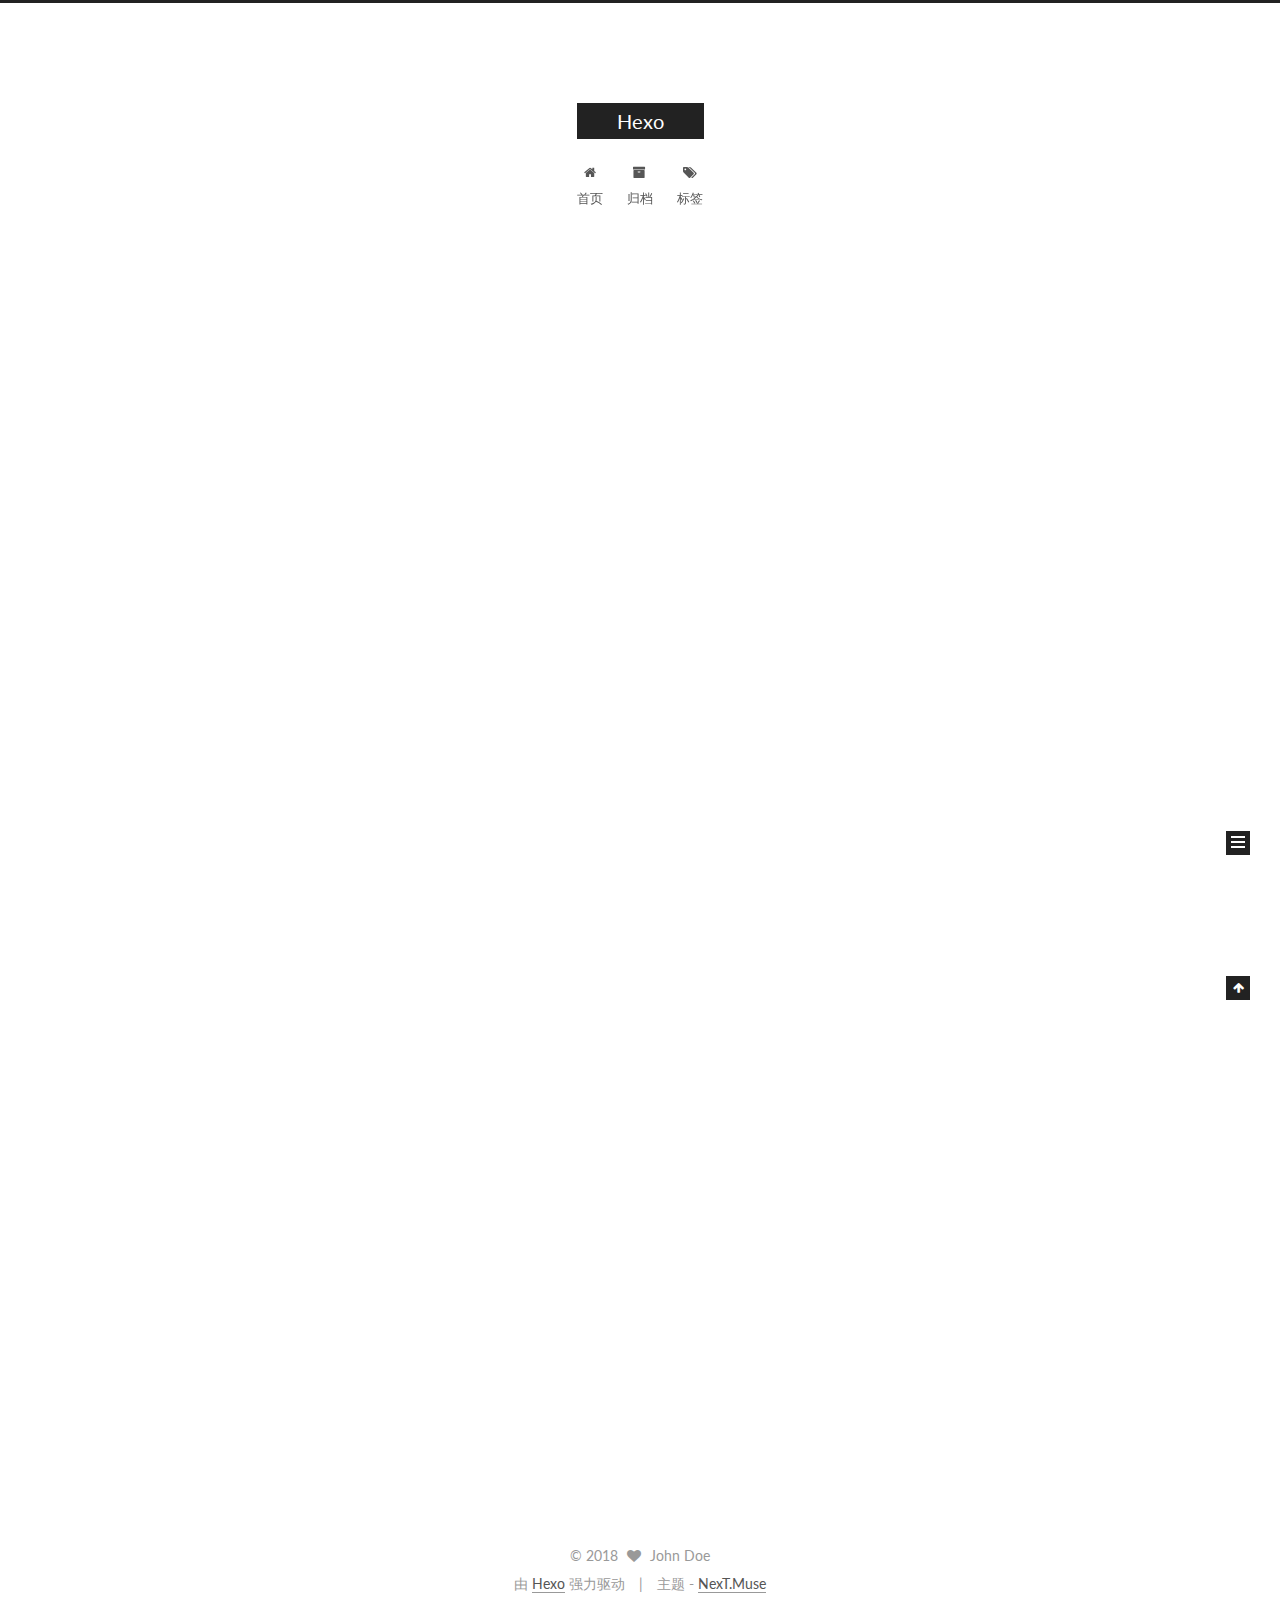
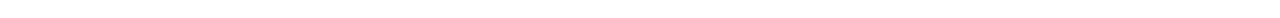
==== commit 2688223b: "Site updated: 2018-11-15 17:02:58" ====
--- a/index.html
+++ b/index.html
@@ -1,126 +1,456 @@
 <!DOCTYPE html>
-<html>
+
+
+
+  
+
+
+<html class="theme-next muse use-motion" lang="zh-Hans">
 <head><meta name="generator" content="Hexo 3.8.0">
-  <meta charset="utf-8">
-  
-
-  
-  <title>Hexo</title>
-  <meta name="viewport" content="width=device-width, initial-scale=1, maximum-scale=1">
-  <meta property="og:type" content="website">
+  <meta charset="UTF-8">
+<meta http-equiv="X-UA-Compatible" content="IE=edge">
+<meta name="viewport" content="width=device-width, initial-scale=1, maximum-scale=1">
+<meta name="theme-color" content="#222">
+
+
+
+
+
+
+
+
+
+<meta http-equiv="Cache-Control" content="no-transform">
+<meta http-equiv="Cache-Control" content="no-siteapp">
+
+
+
+
+
+
+
+
+
+
+
+
+
+
+
+  
+  
+  <link href="/lib/fancybox/source/jquery.fancybox.css?v=2.1.5" rel="stylesheet" type="text/css">
+
+
+
+
+  
+  
+  
+  
+
+  
+    
+    
+  
+
+  
+
+  
+
+  
+
+  
+
+  
+    
+    
+    <link href="//fonts.googleapis.com/css?family=Lato:300,300italic,400,400italic,700,700italic&subset=latin,latin-ext" rel="stylesheet" type="text/css">
+  
+
+
+
+
+
+
+<link href="/lib/font-awesome/css/font-awesome.min.css?v=4.6.2" rel="stylesheet" type="text/css">
+
+<link href="/css/main.css?v=5.1.2" rel="stylesheet" type="text/css">
+
+
+  <meta name="keywords" content="Hexo, NexT">
+
+
+
+
+
+
+
+
+  <link rel="shortcut icon" type="image/x-icon" href="/favicon.ico?v=5.1.2">
+
+
+
+
+
+
+<meta property="og:type" content="website">
 <meta property="og:title" content="Hexo">
 <meta property="og:url" content="http://yoursite.com/index.html">
 <meta property="og:site_name" content="Hexo">
-<meta property="og:locale" content="default">
+<meta property="og:locale" content="zh-Hans">
 <meta name="twitter:card" content="summary">
 <meta name="twitter:title" content="Hexo">
-  
-    <link rel="alternate" href="/atom.xml" title="Hexo" type="application/atom+xml">
-  
-  
-    <link rel="icon" href="/favicon.png">
-  
-  
-    <link href="//fonts.googleapis.com/css?family=Source+Code+Pro" rel="stylesheet" type="text/css">
-  
-  <link rel="stylesheet" href="/css/style.css">
+
+
+
+<script type="text/javascript" id="hexo.configurations">
+  var NexT = window.NexT || {};
+  var CONFIG = {
+    root: '/',
+    scheme: 'Muse',
+    sidebar: {"position":"left","display":"post","offset":12,"offset_float":12,"b2t":false,"scrollpercent":false,"onmobile":false},
+    fancybox: true,
+    tabs: true,
+    motion: true,
+    duoshuo: {
+      userId: '0',
+      author: '博主'
+    },
+    algolia: {
+      applicationID: '',
+      apiKey: '',
+      indexName: '',
+      hits: {"per_page":10},
+      labels: {"input_placeholder":"Search for Posts","hits_empty":"We didn't find any results for the search: ${query}","hits_stats":"${hits} results found in ${time} ms"}
+    }
+  };
+</script>
+
+
+
+  <link rel="canonical" href="http://yoursite.com/">
+
+
+
+
+
+  <title>Hexo</title>
+  
+
+
+
+
+
+
+
+
+
+
+
+
+
+
 </head>
-</html>
-<body>
-  <div id="container">
-    <div id="wrap">
-      <header id="header">
-  <div id="banner"></div>
-  <div id="header-outer" class="outer">
-    <div id="header-title" class="inner">
-      <h1 id="logo-wrap">
-        <a href="/" id="logo">Hexo</a>
-      </h1>
-      
+
+<body itemscope="" itemtype="http://schema.org/WebPage" lang="zh-Hans">
+
+  
+  
+    
+  
+
+  <div class="container sidebar-position-left 
+   page-home 
+ ">
+    <div class="headband"></div>
+
+    <header id="header" class="header" itemscope="" itemtype="http://schema.org/WPHeader">
+      <div class="header-inner"><div class="site-brand-wrapper">
+  <div class="site-meta ">
+    
+
+    <div class="custom-logo-site-title">
+      <a href="/" class="brand" rel="start">
+        <span class="logo-line-before"><i></i></span>
+        <span class="site-title">Hexo</span>
+        <span class="logo-line-after"><i></i></span>
+      </a>
     </div>
-    <div id="header-inner" class="inner">
-      <nav id="main-nav">
-        <a id="main-nav-toggle" class="nav-icon"></a>
-        
-          <a class="main-nav-link" href="/">Home</a>
-        
-          <a class="main-nav-link" href="/archives">Archives</a>
-        
-      </nav>
-      <nav id="sub-nav">
-        
-          <a id="nav-rss-link" class="nav-icon" href="/atom.xml" title="RSS Feed"></a>
-        
-        <a id="nav-search-btn" class="nav-icon" title="Search"></a>
-      </nav>
-      <div id="search-form-wrap">
-        <form action="//google.com/search" method="get" accept-charset="UTF-8" class="search-form"><input type="search" name="q" class="search-form-input" placeholder="Search"><button type="submit" class="search-form-submit">&#xF002;</button><input type="hidden" name="sitesearch" value="http://yoursite.com"></form>
-      </div>
+      
+        <p class="site-subtitle"></p>
+      
+  </div>
+
+  <div class="site-nav-toggle">
+    <button>
+      <span class="btn-bar"></span>
+      <span class="btn-bar"></span>
+      <span class="btn-bar"></span>
+    </button>
+  </div>
+</div>
+
+<nav class="site-nav">
+  
+
+  
+    <ul id="menu" class="menu">
+      
+        
+        <li class="menu-item menu-item-home">
+          <a href="/" rel="section">
+            
+              <i class="menu-item-icon fa fa-fw fa-home"></i> <br>
+            
+            首页
+          </a>
+        </li>
+      
+        
+        <li class="menu-item menu-item-archives">
+          <a href="/archives/" rel="section">
+            
+              <i class="menu-item-icon fa fa-fw fa-archive"></i> <br>
+            
+            归档
+          </a>
+        </li>
+      
+        
+        <li class="menu-item menu-item-tags">
+          <a href="/tags/" rel="section">
+            
+              <i class="menu-item-icon fa fa-fw fa-tags"></i> <br>
+            
+            标签
+          </a>
+        </li>
+      
+
+      
+    </ul>
+  
+
+  
+</nav>
+
+
+
+ </div>
+    </header>
+
+    <main id="main" class="main">
+      <div class="main-inner">
+        <div class="content-wrap">
+          <div id="content" class="content">
+            
+  <section id="posts" class="posts-expand">
+    
+      
+
+  
+
+  
+  
+  
+
+  <article class="post post-type-normal" itemscope="" itemtype="http://schema.org/Article">
+  
+  
+  
+  <div class="post-block">
+    <link itemprop="mainEntityOfPage" href="http://yoursite.com/2018/11/15/你好，Hexo/">
+
+    <span hidden itemprop="author" itemscope="" itemtype="http://schema.org/Person">
+      <meta itemprop="name" content="John Doe">
+      <meta itemprop="description" content="">
+      <meta itemprop="image" content="/images/avatar.gif">
+    </span>
+
+    <span hidden itemprop="publisher" itemscope="" itemtype="http://schema.org/Organization">
+      <meta itemprop="name" content="Hexo">
+    </span>
+
+    
+      <header class="post-header">
+
+        
+        
+          <h1 class="post-title" itemprop="name headline">
+                
+                <a class="post-title-link" href="/2018/11/15/你好，Hexo/" itemprop="url">你好，Hexo</a></h1>
+        
+
+        <div class="post-meta">
+          <span class="post-time">
+            
+              <span class="post-meta-item-icon">
+                <i class="fa fa-calendar-o"></i>
+              </span>
+              
+                <span class="post-meta-item-text">发表于</span>
+              
+              <time title="创建于" itemprop="dateCreated datePublished" datetime="2018-11-15T14:58:44+08:00">
+                2018-11-15
+              </time>
+            
+
+            
+
+            
+          </span>
+
+          
+
+          
+            
+          
+
+          
+          
+
+          
+
+          
+
+          
+
+        </div>
+      </header>
+    
+
+    
+    
+    
+    <div class="post-body" itemprop="articleBody">
+
+      
+      
+
+      
+        
+          
+            
+          
+        
+      
     </div>
-  </div>
-</header>
-      <div class="outer">
-        <section id="main">
-  
-    <article id="post-你好，Hexo" class="article article-type-post" itemscope="" itemprop="blogPost">
-  <div class="article-meta">
-    <a href="/2018/11/15/你好，Hexo/" class="article-date">
-  <time datetime="2018-11-15T06:58:44.000Z" itemprop="datePublished">2018-11-15</time>
-</a>
-    
-  </div>
-  <div class="article-inner">
-    
-    
-      <header class="article-header">
-        
-  
-    <h1 itemprop="name">
-      <a class="article-title" href="/2018/11/15/你好，Hexo/">你好，Hexo</a>
-    </h1>
-  
-
-      </header>
-    
-    <div class="article-entry" itemprop="articleBody">
-      
-        
-      
-    </div>
-    <footer class="article-footer">
-      <a data-url="http://yoursite.com/2018/11/15/你好，Hexo/" data-id="cjoi9py3j00018cacqg4s0h0r" class="article-share-link">Share</a>
-      
+    
+    
+    
+
+    
+
+    
+
+    
+
+    <footer class="post-footer">
+      
+
+      
+
+      
+
+      
+      
+        <div class="post-eof"></div>
       
     </footer>
   </div>
   
-</article>
-
-
-  
-    <article id="post-hello-world" class="article article-type-post" itemscope="" itemprop="blogPost">
-  <div class="article-meta">
-    <a href="/2018/11/15/hello-world/" class="article-date">
-  <time datetime="2018-11-15T03:31:19.284Z" itemprop="datePublished">2018-11-15</time>
-</a>
-    
-  </div>
-  <div class="article-inner">
-    
-    
-      <header class="article-header">
-        
-  
-    <h1 itemprop="name">
-      <a class="article-title" href="/2018/11/15/hello-world/">Hello World</a>
-    </h1>
-  
-
+  
+  
+  </article>
+
+
+    
+      
+
+  
+
+  
+  
+  
+
+  <article class="post post-type-normal" itemscope="" itemtype="http://schema.org/Article">
+  
+  
+  
+  <div class="post-block">
+    <link itemprop="mainEntityOfPage" href="http://yoursite.com/2018/11/15/hello-world/">
+
+    <span hidden itemprop="author" itemscope="" itemtype="http://schema.org/Person">
+      <meta itemprop="name" content="John Doe">
+      <meta itemprop="description" content="">
+      <meta itemprop="image" content="/images/avatar.gif">
+    </span>
+
+    <span hidden itemprop="publisher" itemscope="" itemtype="http://schema.org/Organization">
+      <meta itemprop="name" content="Hexo">
+    </span>
+
+    
+      <header class="post-header">
+
+        
+        
+          <h1 class="post-title" itemprop="name headline">
+                
+                <a class="post-title-link" href="/2018/11/15/hello-world/" itemprop="url">Hello World</a></h1>
+        
+
+        <div class="post-meta">
+          <span class="post-time">
+            
+              <span class="post-meta-item-icon">
+                <i class="fa fa-calendar-o"></i>
+              </span>
+              
+                <span class="post-meta-item-text">发表于</span>
+              
+              <time title="创建于" itemprop="dateCreated datePublished" datetime="2018-11-15T11:31:19+08:00">
+                2018-11-15
+              </time>
+            
+
+            
+
+            
+          </span>
+
+          
+
+          
+            
+          
+
+          
+          
+
+          
+
+          
+
+          
+
+        </div>
       </header>
     
-    <div class="article-entry" itemprop="articleBody">
-      
-        <p>Welcome to <a href="https://hexo.io/" target="_blank" rel="noopener">Hexo</a>! This is your very first post. Check <a href="https://hexo.io/docs/" target="_blank" rel="noopener">documentation</a> for more info. If you get any problems when using Hexo, you can find the answer in <a href="https://hexo.io/docs/troubleshooting.html" target="_blank" rel="noopener">troubleshooting</a> or you can ask me on <a href="https://github.com/hexojs/hexo/issues" target="_blank" rel="noopener">GitHub</a>.</p>
+
+    
+    
+    
+    <div class="post-body" itemprop="articleBody">
+
+      
+      
+
+      
+        
+          
+            <p>Welcome to <a href="https://hexo.io/" target="_blank" rel="noopener">Hexo</a>! This is your very first post. Check <a href="https://hexo.io/docs/" target="_blank" rel="noopener">documentation</a> for more info. If you get any problems when using Hexo, you can find the answer in <a href="https://hexo.io/docs/troubleshooting.html" target="_blank" rel="noopener">troubleshooting</a> or you can ask me on <a href="https://github.com/hexojs/hexo/issues" target="_blank" rel="noopener">GitHub</a>.</p>
 <h2 id="Quick-Start"><a href="#Quick-Start" class="headerlink" title="Quick Start"></a>Quick Start</h2><h3 id="Create-a-new-post"><a href="#Create-a-new-post" class="headerlink" title="Create a new post"></a>Create a new post</h3><figure class="highlight bash"><table><tr><td class="gutter"><pre><span class="line">1</span><br></pre></td><td class="code"><pre><span class="line">$ hexo new <span class="string">"My New Post"</span></span><br></pre></td></tr></table></figure>
 <p>More info: <a href="https://hexo.io/docs/writing.html" target="_blank" rel="noopener">Writing</a></p>
 <h3 id="Run-server"><a href="#Run-server" class="headerlink" title="Run server"></a>Run server</h3><figure class="highlight bash"><table><tr><td class="gutter"><pre><span class="line">1</span><br></pre></td><td class="code"><pre><span class="line">$ hexo server</span><br></pre></td></tr></table></figure>
@@ -130,95 +460,282 @@
 <h3 id="Deploy-to-remote-sites"><a href="#Deploy-to-remote-sites" class="headerlink" title="Deploy to remote sites"></a>Deploy to remote sites</h3><figure class="highlight bash"><table><tr><td class="gutter"><pre><span class="line">1</span><br></pre></td><td class="code"><pre><span class="line">$ hexo deploy</span><br></pre></td></tr></table></figure>
 <p>More info: <a href="https://hexo.io/docs/deployment.html" target="_blank" rel="noopener">Deployment</a></p>
 
+          
+        
       
     </div>
-    <footer class="article-footer">
-      <a data-url="http://yoursite.com/2018/11/15/hello-world/" data-id="cjoi9py3d00008cacfognrwii" class="article-share-link">Share</a>
-      
+    
+    
+    
+
+    
+
+    
+
+    
+
+    <footer class="post-footer">
+      
+
+      
+
+      
+
+      
+      
+        <div class="post-eof"></div>
       
     </footer>
   </div>
   
-</article>
-
-
-  
-
-
-</section>
-        
-          <aside id="sidebar">
-  
-    
-
-  
-    
-
-  
-    
-  
-    
-  <div class="widget-wrap">
-    <h3 class="widget-title">Archives</h3>
-    <div class="widget">
-      <ul class="archive-list"><li class="archive-list-item"><a class="archive-list-link" href="/archives/2018/11/">November 2018</a></li></ul>
+  
+  
+  </article>
+
+
+    
+  </section>
+
+  
+
+
+          </div>
+          
+
+
+          
+
+        </div>
+        
+          
+  
+  <div class="sidebar-toggle">
+    <div class="sidebar-toggle-line-wrap">
+      <span class="sidebar-toggle-line sidebar-toggle-line-first"></span>
+      <span class="sidebar-toggle-line sidebar-toggle-line-middle"></span>
+      <span class="sidebar-toggle-line sidebar-toggle-line-last"></span>
     </div>
   </div>
 
-
-  
-    
-  <div class="widget-wrap">
-    <h3 class="widget-title">Recent Posts</h3>
-    <div class="widget">
-      <ul>
-        
-          <li>
-            <a href="/2018/11/15/你好，Hexo/">你好，Hexo</a>
-          </li>
-        
-          <li>
-            <a href="/2018/11/15/hello-world/">Hello World</a>
-          </li>
-        
-      </ul>
+  <aside id="sidebar" class="sidebar">
+    
+    <div class="sidebar-inner">
+
+      
+
+      
+
+      <section class="site-overview sidebar-panel sidebar-panel-active">
+        <div class="site-author motion-element" itemprop="author" itemscope="" itemtype="http://schema.org/Person">
+          <img class="site-author-image" itemprop="image" src="/images/avatar.gif" alt="John Doe">
+          <p class="site-author-name" itemprop="name">John Doe</p>
+           
+              <p class="site-description motion-element" itemprop="description"></p>
+          
+        </div>
+        <nav class="site-state motion-element">
+
+          
+            <div class="site-state-item site-state-posts">
+              <a href="/archives/">
+                <span class="site-state-item-count">2</span>
+                <span class="site-state-item-name">日志</span>
+              </a>
+            </div>
+          
+
+          
+
+          
+
+        </nav>
+
+        
+
+        <div class="links-of-author motion-element">
+          
+        </div>
+
+        
+        
+
+        
+        
+
+        
+
+
+      </section>
+
+      
+
+      
+
     </div>
+  </aside>
+
+
+        
+      </div>
+    </main>
+
+    <footer id="footer" class="footer">
+      <div class="footer-inner">
+        <div class="copyright">
+  
+  &copy; 
+  <span itemprop="copyrightYear">2018</span>
+  <span class="with-love">
+    <i class="fa fa-heart"></i>
+  </span>
+  <span class="author" itemprop="copyrightHolder">John Doe</span>
+</div>
+
+
+<div class="powered-by">
+  由 <a class="theme-link" href="https://hexo.io">Hexo</a> 强力驱动
+</div>
+
+<div class="theme-info">
+  主题 -
+  <a class="theme-link" href="https://github.com/iissnan/hexo-theme-next">
+    NexT.Muse
+  </a>
+</div>
+
+
+        
+
+        
+      </div>
+    </footer>
+
+    
+      <div class="back-to-top">
+        <i class="fa fa-arrow-up"></i>
+        
+      </div>
+    
+
   </div>
 
   
-</aside>
-        
-      </div>
-      <footer id="footer">
-  
-  <div class="outer">
-    <div id="footer-info" class="inner">
-      &copy; 2018 John Doe<br>
-      Powered by <a href="http://hexo.io/" target="_blank">Hexo</a>
-    </div>
-  </div>
-</footer>
-    </div>
-    <nav id="mobile-nav">
-  
-    <a href="/" class="mobile-nav-link">Home</a>
-  
-    <a href="/archives" class="mobile-nav-link">Archives</a>
-  
-</nav>
-    
-
-<script src="//ajax.googleapis.com/ajax/libs/jquery/2.0.3/jquery.min.js"></script>
-
-
-  <link rel="stylesheet" href="/fancybox/jquery.fancybox.css">
-  <script src="/fancybox/jquery.fancybox.pack.js"></script>
-
-
-<script src="/js/script.js"></script>
-
-
-
-  </div>
+
+<script type="text/javascript">
+  if (Object.prototype.toString.call(window.Promise) !== '[object Function]') {
+    window.Promise = null;
+  }
+</script>
+
+
+
+
+
+
+
+
+
+  
+
+
+
+
+
+
+
+
+
+
+
+
+  
+  <script type="text/javascript" src="/lib/jquery/index.js?v=2.1.3"></script>
+
+  
+  <script type="text/javascript" src="/lib/fastclick/lib/fastclick.min.js?v=1.0.6"></script>
+
+  
+  <script type="text/javascript" src="/lib/jquery_lazyload/jquery.lazyload.js?v=1.9.7"></script>
+
+  
+  <script type="text/javascript" src="/lib/velocity/velocity.min.js?v=1.2.1"></script>
+
+  
+  <script type="text/javascript" src="/lib/velocity/velocity.ui.min.js?v=1.2.1"></script>
+
+  
+  <script type="text/javascript" src="/lib/fancybox/source/jquery.fancybox.pack.js?v=2.1.5"></script>
+
+
+  
+
+
+  <script type="text/javascript" src="/js/src/utils.js?v=5.1.2"></script>
+
+  <script type="text/javascript" src="/js/src/motion.js?v=5.1.2"></script>
+
+
+
+  
+  
+
+  
+    <script type="text/javascript" src="/js/src/scrollspy.js?v=5.1.2"></script>
+<script type="text/javascript" src="/js/src/post-details.js?v=5.1.2"></script>
+
+  
+
+  
+
+
+  <script type="text/javascript" src="/js/src/bootstrap.js?v=5.1.2"></script>
+
+
+
+  
+
+
+  
+
+
+
+
+	
+
+
+
+
+
+  
+
+
+
+
+
+  
+
+
+
+
+
+
+  
+
+
+
+
+
+  
+
+  
+
+  
+
+  
+
+  
+
+  
+
 </body>
-</html>+</html>
--- a/css/main.css
+++ b/css/main.css
@@ -0,0 +1,2648 @@
+/* normalize.css v3.0.2 | MIT License | git.io/normalize */
+html {
+  font-family: sans-serif; /* 1 */
+  -ms-text-size-adjust: 100%; /* 2 */
+  -webkit-text-size-adjust: 100%; /* 2 */
+}
+body {
+  margin: 0;
+}
+article,
+aside,
+details,
+figcaption,
+figure,
+footer,
+header,
+hgroup,
+main,
+menu,
+nav,
+section,
+summary {
+  display: block;
+}
+audio,
+canvas,
+progress,
+video {
+  display: inline-block; /* 1 */
+  vertical-align: baseline; /* 2 */
+}
+audio:not([controls]) {
+  display: none;
+  height: 0;
+}
+[hidden],
+template {
+  display: none;
+}
+a {
+  background-color: transparent;
+}
+a:active,
+a:hover {
+  outline: 0;
+}
+abbr[title] {
+  border-bottom: 1px dotted;
+}
+b,
+strong {
+  font-weight: bold;
+}
+dfn {
+  font-style: italic;
+}
+h1 {
+  font-size: 2em;
+  margin: 0.67em 0;
+}
+mark {
+  background: #ff0;
+  color: #000;
+}
+small {
+  font-size: 80%;
+}
+sub,
+sup {
+  font-size: 75%;
+  line-height: 0;
+  position: relative;
+  vertical-align: baseline;
+}
+sup {
+  top: -0.5em;
+}
+sub {
+  bottom: -0.25em;
+}
+img {
+  border: 0;
+}
+svg:not(:root) {
+  overflow: hidden;
+}
+figure {
+  margin: 1em 40px;
+}
+hr {
+  -moz-box-sizing: content-box;
+  box-sizing: content-box;
+  height: 0;
+}
+pre {
+  overflow: auto;
+}
+code,
+kbd,
+pre,
+samp {
+  font-family: monospace, monospace;
+  font-size: 1em;
+}
+button,
+input,
+optgroup,
+select,
+textarea {
+  color: inherit; /* 1 */
+  font: inherit; /* 2 */
+  margin: 0; /* 3 */
+}
+button {
+  overflow: visible;
+}
+button,
+select {
+  text-transform: none;
+}
+button,
+html input[type="button"],
+input[type="reset"],
+input[type="submit"] {
+  -webkit-appearance: button; /* 2 */
+  cursor: pointer; /* 3 */
+}
+button[disabled],
+html input[disabled] {
+  cursor: default;
+}
+button::-moz-focus-inner,
+input::-moz-focus-inner {
+  border: 0;
+  padding: 0;
+}
+input {
+  line-height: normal;
+}
+input[type="checkbox"],
+input[type="radio"] {
+  box-sizing: border-box; /* 1 */
+  padding: 0; /* 2 */
+}
+input[type="number"]::-webkit-inner-spin-button,
+input[type="number"]::-webkit-outer-spin-button {
+  height: auto;
+}
+input[type="search"] {
+  -webkit-appearance: textfield; /* 1 */
+  -moz-box-sizing: content-box;
+  -webkit-box-sizing: content-box; /* 2 */
+  box-sizing: content-box;
+}
+input[type="search"]::-webkit-search-cancel-button,
+input[type="search"]::-webkit-search-decoration {
+  -webkit-appearance: none;
+}
+fieldset {
+  border: 1px solid #c0c0c0;
+  margin: 0 2px;
+  padding: 0.35em 0.625em 0.75em;
+}
+legend {
+  border: 0; /* 1 */
+  padding: 0; /* 2 */
+}
+textarea {
+  overflow: auto;
+}
+optgroup {
+  font-weight: bold;
+}
+table {
+  border-collapse: collapse;
+  border-spacing: 0;
+}
+td,
+th {
+  padding: 0;
+}
+::selection {
+  background: #262a30;
+  color: #fff;
+}
+body {
+  position: relative;
+  font-family: 'Lato', "PingFang SC", "Microsoft YaHei", sans-serif;
+  font-size: 14px;
+  line-height: 2;
+  color: #555;
+  background: #fff;
+}
+@media (max-width: 767px) {
+  body {
+    padding-right: 0 !important;
+  }
+}
+@media (min-width: 768px) and (max-width: 991px) {
+  body {
+    padding-right: 0 !important;
+  }
+}
+@media (min-width: 1600px) {
+  body {
+    font-size: 16px;
+  }
+}
+h1,
+h2,
+h3,
+h4,
+h5,
+h6 {
+  margin: 0;
+  padding: 0;
+  font-weight: bold;
+  line-height: 1.5;
+  font-family: 'Lato', "PingFang SC", "Microsoft YaHei", sans-serif;
+}
+h2,
+h3,
+h4,
+h5,
+h6 {
+  margin: 20px 0 15px;
+}
+h1 {
+  font-size: 22px;
+}
+@media (max-width: 767px) {
+  h1 {
+    font-size: 18px;
+  }
+}
+h2 {
+  font-size: 20px;
+}
+@media (max-width: 767px) {
+  h2 {
+    font-size: 16px;
+  }
+}
+h3 {
+  font-size: 18px;
+}
+@media (max-width: 767px) {
+  h3 {
+    font-size: 14px;
+  }
+}
+h4 {
+  font-size: 16px;
+}
+@media (max-width: 767px) {
+  h4 {
+    font-size: 12px;
+  }
+}
+h5 {
+  font-size: 14px;
+}
+@media (max-width: 767px) {
+  h5 {
+    font-size: 10px;
+  }
+}
+h6 {
+  font-size: 12px;
+}
+@media (max-width: 767px) {
+  h6 {
+    font-size: 8px;
+  }
+}
+p {
+  margin: 0 0 20px 0;
+}
+a {
+  color: #555;
+  text-decoration: none;
+  border-bottom: 1px solid #999;
+  word-wrap: break-word;
+}
+a:hover {
+  color: #222;
+  border-bottom-color: #222;
+}
+blockquote {
+  margin: 0;
+  padding: 0;
+}
+img {
+  display: block;
+  margin: auto;
+  max-width: 100%;
+  height: auto;
+}
+hr {
+  margin: 40px 0;
+  height: 3px;
+  border: none;
+  background-color: #ddd;
+  background-image: repeating-linear-gradient(-45deg, #fff, #fff 4px, transparent 4px, transparent 8px);
+}
+blockquote {
+  padding: 0 15px;
+  color: #666;
+  border-left: 4px solid #ddd;
+}
+blockquote cite::before {
+  content: "-";
+  padding: 0 5px;
+}
+dt {
+  font-weight: 700;
+}
+dd {
+  margin: 0;
+  padding: 0;
+}
+.text-left {
+  text-align: left;
+}
+.text-center {
+  text-align: center;
+}
+.text-right {
+  text-align: right;
+}
+.text-justify {
+  text-align: justify;
+}
+.text-nowrap {
+  white-space: nowrap;
+}
+.text-lowercase {
+  text-transform: lowercase;
+}
+.text-uppercase {
+  text-transform: uppercase;
+}
+.text-capitalize {
+  text-transform: capitalize;
+}
+.center-block {
+  display: block;
+  margin-left: auto;
+  margin-right: auto;
+}
+.clearfix:before,
+.clearfix:after {
+  content: " ";
+  display: table;
+}
+.clearfix:after {
+  clear: both;
+}
+.pullquote {
+  width: 45%;
+}
+.pullquote.left {
+  float: left;
+  margin-left: 5px;
+  margin-right: 10px;
+}
+.pullquote.right {
+  float: right;
+  margin-left: 10px;
+  margin-right: 5px;
+}
+.affix.affix.affix {
+  position: fixed;
+}
+.translation {
+  margin-top: -20px;
+  font-size: 14px;
+  color: #999;
+}
+.scrollbar-measure {
+  width: 100px;
+  height: 100px;
+  overflow: scroll;
+  position: absolute;
+  top: -9999px;
+}
+.use-motion .motion-element {
+  opacity: 0;
+}
+table {
+  margin: 20px 0;
+  width: 100%;
+  border-collapse: collapse;
+  border-spacing: 0;
+  border: 1px solid #ddd;
+  font-size: 14px;
+  table-layout: fixed;
+  word-wrap: break-all;
+}
+table>tbody>tr:nth-of-type(odd) {
+  background-color: #f9f9f9;
+}
+table>tbody>tr:hover {
+  background-color: #f5f5f5;
+}
+caption,
+th,
+td {
+  padding: 8px;
+  text-align: left;
+  vertical-align: middle;
+  font-weight: normal;
+}
+th,
+td {
+  border-bottom: 3px solid #ddd;
+  border-right: 1px solid #eee;
+}
+th {
+  padding-bottom: 10px;
+  font-weight: 700;
+}
+td {
+  border-bottom-width: 1px;
+}
+html,
+body {
+  height: 100%;
+}
+.container {
+  position: relative;
+  min-height: 100%;
+}
+.header-inner {
+  margin: 0 auto;
+  padding: 100px 0 70px;
+  width: 700px;
+}
+@media (min-width: 1600px) {
+  .container .header-inner {
+    width: 900px;
+  }
+}
+.main {
+  padding-bottom: 150px;
+}
+.main-inner {
+  margin: 0 auto;
+  width: 700px;
+}
+@media (min-width: 1600px) {
+  .container .main-inner {
+    width: 900px;
+  }
+}
+.footer {
+  position: absolute;
+  left: 0;
+  bottom: 0;
+  width: 100%;
+  min-height: 50px;
+}
+.footer-inner {
+  box-sizing: border-box;
+  margin: 20px auto;
+  width: 700px;
+}
+@media (min-width: 1600px) {
+  .container .footer-inner {
+    width: 900px;
+  }
+}
+pre,
+.highlight {
+  overflow: auto;
+  margin: 20px 0;
+  padding: 0;
+  font-size: 13px;
+  color: #4d4d4c;
+  background: #f7f7f7;
+  line-height: 1.6;
+}
+pre,
+code {
+  font-family: consolas, Menlo, "PingFang SC", "Microsoft YaHei", monospace;
+}
+code {
+  padding: 2px 4px;
+  word-wrap: break-word;
+  color: #555;
+  background: #eee;
+  border-radius: 3px;
+  font-size: 13px;
+}
+pre code {
+  padding: 0;
+  color: #4d4d4c;
+  background: none;
+  text-shadow: none;
+}
+.highlight {
+  border-radius: 1px;
+}
+.highlight pre {
+  border: none;
+  margin: 0;
+  padding: 10px 0;
+}
+.highlight table {
+  margin: 0;
+  width: auto;
+  border: none;
+}
+.highlight td {
+  border: none;
+  padding: 0;
+}
+.highlight figcaption {
+  font-size: 1em;
+  color: #4d4d4c;
+  line-height: 1em;
+  margin-bottom: 1em;
+}
+.highlight figcaption:before,
+.highlight figcaption:after {
+  content: " ";
+  display: table;
+}
+.highlight figcaption:after {
+  clear: both;
+}
+.highlight figcaption a {
+  float: right;
+  color: #4d4d4c;
+}
+.highlight figcaption a:hover {
+  border-bottom-color: #4d4d4c;
+}
+.highlight .gutter pre {
+  padding-left: 10px;
+  padding-right: 10px;
+  color: #869194;
+  text-align: right;
+  background-color: #eff2f3;
+}
+.highlight .code pre {
+  width: 100%;
+  padding-left: 10px;
+  padding-right: 10px;
+  background-color: #f7f7f7;
+}
+.highlight .line {
+  height: 20px;
+}
+.gutter {
+  -webkit-user-select: none;
+  -moz-user-select: none;
+  -ms-user-select: none;
+  user-select: none;
+}
+.gist table {
+  width: auto;
+}
+.gist table td {
+  border: none;
+}
+pre .deletion {
+  background: #fdd;
+}
+pre .addition {
+  background: #dfd;
+}
+pre .meta {
+  color: #8959a8;
+}
+pre .comment {
+  color: #8e908c;
+}
+pre .variable,
+pre .attribute,
+pre .tag,
+pre .regexp,
+pre .ruby .constant,
+pre .xml .tag .title,
+pre .xml .pi,
+pre .xml .doctype,
+pre .html .doctype,
+pre .css .id,
+pre .css .class,
+pre .css .pseudo {
+  color: #c82829;
+}
+pre .number,
+pre .preprocessor,
+pre .built_in,
+pre .literal,
+pre .params,
+pre .constant,
+pre .command {
+  color: #f5871f;
+}
+pre .ruby .class .title,
+pre .css .rules .attribute,
+pre .string,
+pre .value,
+pre .inheritance,
+pre .header,
+pre .ruby .symbol,
+pre .xml .cdata,
+pre .special,
+pre .number,
+pre .formula {
+  color: #718c00;
+}
+pre .title,
+pre .css .hexcolor {
+  color: #3e999f;
+}
+pre .function,
+pre .python .decorator,
+pre .python .title,
+pre .ruby .function .title,
+pre .ruby .title .keyword,
+pre .perl .sub,
+pre .javascript .title,
+pre .coffeescript .title {
+  color: #4271ae;
+}
+pre .keyword,
+pre .javascript .function {
+  color: #8959a8;
+}
+.full-image.full-image.full-image {
+  border: none;
+  max-width: 100%;
+  width: auto;
+  margin: 20px auto;
+}
+@media (min-width: 992px) {
+  .full-image.full-image.full-image {
+    max-width: none;
+    width: 110%;
+    margin: 25px -5%;
+  }
+}
+.blockquote-center,
+.page-home .post-type-quote blockquote,
+.page-post-detail .post-type-quote blockquote {
+  position: relative;
+  margin: 40px 0;
+  padding: 0;
+  border-left: none;
+  text-align: center;
+}
+.blockquote-center::before,
+.page-home .post-type-quote blockquote::before,
+.page-post-detail .post-type-quote blockquote::before,
+.blockquote-center::after,
+.page-home .post-type-quote blockquote::after,
+.page-post-detail .post-type-quote blockquote::after {
+  position: absolute;
+  content: ' ';
+  display: block;
+  width: 100%;
+  height: 24px;
+  opacity: 0.2;
+  background-repeat: no-repeat;
+  background-position: 0 -6px;
+  background-size: 22px 22px;
+}
+.blockquote-center::before,
+.page-home .post-type-quote blockquote::before,
+.page-post-detail .post-type-quote blockquote::before {
+  top: -20px;
+  background-image: url("../images/quote-l.svg");
+  border-top: 1px solid #ccc;
+}
+.blockquote-center::after,
+.page-home .post-type-quote blockquote::after,
+.page-post-detail .post-type-quote blockquote::after {
+  bottom: -20px;
+  background-image: url("../images/quote-r.svg");
+  border-bottom: 1px solid #ccc;
+  background-position: 100% 8px;
+}
+.blockquote-center p,
+.page-home .post-type-quote blockquote p,
+.page-post-detail .post-type-quote blockquote p,
+.blockquote-center div,
+.page-home .post-type-quote blockquote div,
+.page-post-detail .post-type-quote blockquote div {
+  text-align: center;
+}
+.post .post-body .group-picture img {
+  box-sizing: border-box;
+  padding: 0 3px;
+  border: none;
+}
+.post .group-picture-row {
+  overflow: hidden;
+  margin-top: 6px;
+}
+.post .group-picture-row:first-child {
+  margin-top: 0;
+}
+.post .group-picture-column {
+  float: left;
+}
+.page-post-detail .post-body .group-picture-column {
+  float: none;
+  margin-top: 10px;
+  width: auto !important;
+}
+.page-post-detail .post-body .group-picture-column img {
+  margin: 0 auto;
+}
+.page-archive .group-picture-container {
+  overflow: hidden;
+}
+.page-archive .group-picture-row {
+  float: left;
+}
+.page-archive .group-picture-row:first-child {
+  margin-top: 6px;
+}
+.page-archive .group-picture-column {
+  max-width: 150px;
+  max-height: 150px;
+}
+.post-body .note {
+  position: relative;
+  padding: 15px;
+  margin-bottom: 20px;
+  border: 1px solid #eee;
+  border-left-width: 5px;
+  border-radius: 3px;
+}
+.post-body .note h2,
+.post-body .note h3,
+.post-body .note h4,
+.post-body .note h5,
+.post-body .note h6 {
+  margin-top: 0;
+  margin-bottom: 0;
+  border-bottom: initial;
+  padding-top: 0 !important;
+}
+.post-body .note p:first-child,
+.post-body .note ul:first-child,
+.post-body .note ol:first-child,
+.post-body .note table:first-child,
+.post-body .note pre:first-child,
+.post-body .note blockquote:first-child {
+  margin-top: 0;
+}
+.post-body .note p:last-child,
+.post-body .note ul:last-child,
+.post-body .note ol:last-child,
+.post-body .note table:last-child,
+.post-body .note pre:last-child,
+.post-body .note blockquote:last-child {
+  margin-bottom: 0;
+}
+.post-body .note.default {
+  border-left-color: #777;
+}
+.post-body .note.default h2,
+.post-body .note.default h3,
+.post-body .note.default h4,
+.post-body .note.default h5,
+.post-body .note.default h6 {
+  color: #777;
+}
+.post-body .note.primary {
+  border-left-color: #6f42c1;
+}
+.post-body .note.primary h2,
+.post-body .note.primary h3,
+.post-body .note.primary h4,
+.post-body .note.primary h5,
+.post-body .note.primary h6 {
+  color: #6f42c1;
+}
+.post-body .note.info {
+  border-left-color: #428bca;
+}
+.post-body .note.info h2,
+.post-body .note.info h3,
+.post-body .note.info h4,
+.post-body .note.info h5,
+.post-body .note.info h6 {
+  color: #428bca;
+}
+.post-body .note.success {
+  border-left-color: #5cb85c;
+}
+.post-body .note.success h2,
+.post-body .note.success h3,
+.post-body .note.success h4,
+.post-body .note.success h5,
+.post-body .note.success h6 {
+  color: #5cb85c;
+}
+.post-body .note.warning {
+  border-left-color: #f0ad4e;
+}
+.post-body .note.warning h2,
+.post-body .note.warning h3,
+.post-body .note.warning h4,
+.post-body .note.warning h5,
+.post-body .note.warning h6 {
+  color: #f0ad4e;
+}
+.post-body .note.danger {
+  border-left-color: #d9534f;
+}
+.post-body .note.danger h2,
+.post-body .note.danger h3,
+.post-body .note.danger h4,
+.post-body .note.danger h5,
+.post-body .note.danger h6 {
+  color: #d9534f;
+}
+.post-body .label {
+  display: inline;
+  padding: 0 2px;
+  white-space: nowrap;
+}
+.post-body .label.default {
+  background-color: #f0f0f0;
+}
+.post-body .label.primary {
+  background-color: #efe6f7;
+}
+.post-body .label.info {
+  background-color: #e5f2f8;
+}
+.post-body .label.success {
+  background-color: #e7f4e9;
+}
+.post-body .label.warning {
+  background-color: #fcf6e1;
+}
+.post-body .label.danger {
+  background-color: #fae8eb;
+}
+.post-body .tabs {
+  position: relative;
+  display: block;
+  margin-bottom: 20px;
+  padding-top: 10px;
+}
+.post-body .tabs ul.nav-tabs {
+  margin: 0;
+  padding: 0;
+  display: flex;
+  margin-bottom: -1px;
+}
+@media (max-width: 413px) {
+  .post-body .tabs ul.nav-tabs {
+    display: block;
+    margin-bottom: 5px;
+  }
+}
+.post-body .tabs ul.nav-tabs li.tab {
+  list-style-type: none !important;
+  margin: 0 0.25em 0 0;
+  border-top: 3px solid transparent;
+  border-left: 1px solid transparent;
+  border-right: 1px solid transparent;
+}
+@media (max-width: 413px) {
+  .post-body .tabs ul.nav-tabs li.tab {
+    margin: initial;
+    border-top: 1px solid transparent;
+    border-left: 3px solid transparent;
+    border-right: 1px solid transparent;
+    border-bottom: 1px solid transparent;
+  }
+}
+.post-body .tabs ul.nav-tabs li.tab a {
+  outline: 0;
+  border-bottom: initial;
+  display: block;
+  line-height: 1.8em;
+  padding: 0.25em 0.75em;
+  transition-duration: 0.2s;
+  transition-timing-function: ease-out;
+  transition-delay: 0s;
+}
+.post-body .tabs ul.nav-tabs li.tab a i {
+  width: 1.285714285714286em;
+}
+.post-body .tabs ul.nav-tabs li.tab.active {
+  border-top: 3px solid #fc6423;
+  border-left: 1px solid #ddd;
+  border-right: 1px solid #ddd;
+  background-color: #fff;
+}
+@media (max-width: 413px) {
+  .post-body .tabs ul.nav-tabs li.tab.active {
+    border-top: 1px solid #ddd;
+    border-left: 3px solid #fc6423;
+    border-right: 1px solid #ddd;
+    border-bottom: 1px solid #ddd;
+  }
+}
+.post-body .tabs ul.nav-tabs li.tab.active a {
+  cursor: default;
+  color: #555;
+}
+.post-body .tabs .tab-content {
+  background-color: #fff;
+}
+.post-body .tabs .tab-content .tab-pane {
+  border: 1px solid #ddd;
+  padding: 20px 20px 0 20px;
+}
+.post-body .tabs .tab-content .tab-pane:not(.active) {
+  display: none !important;
+}
+.post-body .tabs .tab-content .tab-pane.active {
+  display: block !important;
+}
+.btn {
+  display: inline-block;
+  padding: 0 20px;
+  font-size: 14px;
+  color: #fff;
+  background: #222;
+  border: 2px solid #222;
+  text-decoration: none;
+  border-radius: 0;
+  transition-property: background-color;
+  transition-duration: 0.2s;
+  transition-timing-function: ease-in-out;
+  transition-delay: 0s;
+}
+.btn:hover,
+.post-button .btn:hover {
+  border-color: #222;
+  color: #222;
+  background: #fff;
+}
+.btn-bar {
+  display: block;
+  width: 22px;
+  height: 2px;
+  background: #555;
+  border-radius: 1px;
+}
+.btn-bar+.btn-bar {
+  margin-top: 4px;
+}
+.pagination {
+  margin: 120px 0 40px;
+  text-align: center;
+  border-top: 1px solid #eee;
+}
+.page-number-basic,
+.pagination .prev,
+.pagination .next,
+.pagination .page-number,
+.pagination .space {
+  display: inline-block;
+  position: relative;
+  top: -1px;
+  margin: 0 10px;
+  padding: 0 10px;
+  line-height: 30px;
+}
+@media (max-width: 767px) {
+  .page-number-basic,
+  .pagination .prev,
+  .pagination .next,
+  .pagination .page-number,
+  .pagination .space {
+    margin: 0 5px;
+  }
+}
+.pagination .prev,
+.pagination .next,
+.pagination .page-number {
+  border-bottom: 0;
+  border-top: 1px solid #eee;
+  transition-property: border-color;
+  transition-duration: 0.2s;
+  transition-timing-function: ease-in-out;
+  transition-delay: 0s;
+}
+.pagination .prev:hover,
+.pagination .next:hover,
+.pagination .page-number:hover {
+  border-top-color: #222;
+}
+.pagination .space {
+  padding: 0;
+  margin: 0;
+}
+.pagination .prev {
+  margin-left: 0;
+}
+.pagination .next {
+  margin-right: 0;
+}
+.pagination .page-number.current {
+  color: #fff;
+  background: #ccc;
+  border-top-color: #ccc;
+}
+@media (max-width: 767px) {
+  .pagination {
+    border-top: none;
+  }
+  .pagination .prev,
+  .pagination .next,
+  .pagination .page-number {
+    margin-bottom: 10px;
+    border-top: 0;
+    border-bottom: 1px solid #eee;
+  }
+  .pagination .prev:hover,
+  .pagination .next:hover,
+  .pagination .page-number:hover {
+    border-bottom-color: #222;
+  }
+}
+.comments {
+  margin: 60px 20px 0;
+}
+.tag-cloud {
+  text-align: center;
+}
+.tag-cloud a {
+  display: inline-block;
+  margin: 10px;
+}
+.back-to-top {
+  box-sizing: border-box;
+  position: fixed;
+  bottom: -100px;
+  right: 30px;
+  z-index: 1050;
+  padding: 0 6px;
+  width: 24px;
+  background: #222;
+  font-size: 12px;
+  opacity: 1;
+  color: #fff;
+  cursor: pointer;
+  text-align: center;
+  -webkit-transform: translateZ(0);
+  transition-property: bottom;
+  transition-duration: 0.2s;
+  transition-timing-function: ease-in-out;
+  transition-delay: 0s;
+}
+@media (min-width: 768px) and (max-width: 991px) {
+  .back-to-top {
+    display: none !important;
+  }
+}
+@media (max-width: 767px) {
+  .back-to-top {
+    display: none !important;
+  }
+}
+.back-to-top.back-to-top-on {
+  bottom: 19px;
+}
+.header {
+  background: transparent;
+}
+.header-inner {
+  position: relative;
+}
+.headband {
+  height: 3px;
+  background: #222;
+}
+.site-meta {
+  margin: 0;
+  text-align: center;
+}
+@media (max-width: 767px) {
+  .site-meta {
+    text-align: center;
+  }
+}
+.brand {
+  position: relative;
+  display: inline-block;
+  padding: 0 40px;
+  color: #fff;
+  background: #222;
+  border-bottom: none;
+}
+.brand:hover {
+  color: #fff;
+}
+.logo {
+  display: inline-block;
+  margin-right: 5px;
+  line-height: 36px;
+  vertical-align: top;
+}
+.site-title {
+  display: inline-block;
+  vertical-align: top;
+  line-height: 36px;
+  font-size: 20px;
+  font-weight: normal;
+  font-family: 'Lato', "PingFang SC", "Microsoft YaHei", sans-serif;
+}
+.site-subtitle {
+  margin-top: 10px;
+  font-size: 13px;
+  color: #999;
+}
+.use-motion .brand {
+  opacity: 0;
+}
+.use-motion .logo,
+.use-motion .site-title,
+.use-motion .site-subtitle {
+  opacity: 0;
+  position: relative;
+  top: -10px;
+}
+.site-nav-toggle {
+  display: none;
+  position: absolute;
+  top: 10px;
+  left: 10px;
+}
+@media (max-width: 767px) {
+  .site-nav-toggle {
+    display: block;
+  }
+}
+.site-nav-toggle button {
+  margin-top: 2px;
+  padding: 9px 10px;
+  background: transparent;
+  border: none;
+}
+@media (max-width: 767px) {
+  .site-nav {
+    display: none;
+    margin: 0 -10px;
+    padding: 0 10px;
+    clear: both;
+    border-top: 1px solid #ddd;
+  }
+}
+@media (min-width: 768px) and (max-width: 991px) {
+  .site-nav {
+    display: block !important;
+  }
+}
+@media (min-width: 992px) {
+  .site-nav {
+    display: block !important;
+  }
+}
+.menu {
+  margin-top: 20px;
+  padding-left: 0;
+  text-align: center;
+}
+.menu .menu-item {
+  display: inline-block;
+  margin: 0 10px;
+  list-style: none;
+}
+@media screen and (max-width: 767px) {
+  .menu .menu-item {
+    margin-top: 10px;
+  }
+}
+.menu .menu-item a {
+  display: block;
+  font-size: 13px;
+  line-height: inherit;
+  border-bottom: 1px solid transparent;
+  transition-property: border-color;
+  transition-duration: 0.2s;
+  transition-timing-function: ease-in-out;
+  transition-delay: 0s;
+}
+.menu .menu-item a:hover {
+  border-bottom-color: #222;
+}
+.menu .menu-item .fa {
+  margin-right: 5px;
+}
+.use-motion .menu-item {
+  opacity: 0;
+}
+.post-body {
+  font-family: 'Lato', "PingFang SC", "Microsoft YaHei", sans-serif;
+}
+@media (max-width: 767px) {
+  .post-body {
+    word-break: break-word;
+  }
+}
+.post-body .fancybox img {
+  display: block !important;
+  margin: 0 auto;
+  cursor: pointer;
+  cursor: zoom-in;
+  cursor: -webkit-zoom-in;
+}
+.post-body .image-caption,
+.post-body .figure .caption {
+  margin: 10px auto 15px;
+  text-align: center;
+  font-size: 14px;
+  color: #999;
+  font-weight: bold;
+  line-height: 1;
+}
+.post-sticky-flag {
+  display: inline-block;
+  font-size: 16px;
+  -ms-transform: rotate(30deg);
+  -webkit-transform: rotate(30deg);
+  -moz-transform: rotate(30deg);
+  -ms-transform: rotate(30deg);
+  -o-transform: rotate(30deg);
+  transform: rotate(30deg);
+}
+.posts-expand {
+  padding-top: 40px;
+}
+@media (max-width: 767px) {
+  .posts-expand {
+    margin: 0 20px;
+  }
+  .post-body pre {
+    padding: 10px;
+  }
+  .post-body pre .gutter pre {
+    padding-right: 10px;
+  }
+  .post-body .highlight {
+    margin-left: 0px;
+    margin-right: 0px;
+    padding: 0;
+  }
+  .post-body .highlight .gutter pre {
+    padding-right: 10px;
+  }
+}
+@media (min-width: 992px) {
+  .posts-expand .post-body {
+    text-align: justify;
+  }
+}
+.posts-expand .post-body h2,
+.posts-expand .post-body h3,
+.posts-expand .post-body h4,
+.posts-expand .post-body h5,
+.posts-expand .post-body h6 {
+  padding-top: 10px;
+}
+.posts-expand .post-body h2 .header-anchor,
+.posts-expand .post-body h3 .header-anchor,
+.posts-expand .post-body h4 .header-anchor,
+.posts-expand .post-body h5 .header-anchor,
+.posts-expand .post-body h6 .header-anchor {
+  float: right;
+  margin-left: 10px;
+  color: #ccc;
+  border-bottom-style: none;
+  visibility: hidden;
+}
+.posts-expand .post-body h2 .header-anchor:hover,
+.posts-expand .post-body h3 .header-anchor:hover,
+.posts-expand .post-body h4 .header-anchor:hover,
+.posts-expand .post-body h5 .header-anchor:hover,
+.posts-expand .post-body h6 .header-anchor:hover {
+  color: inherit;
+}
+.posts-expand .post-body h2:hover .header-anchor,
+.posts-expand .post-body h3:hover .header-anchor,
+.posts-expand .post-body h4:hover .header-anchor,
+.posts-expand .post-body h5:hover .header-anchor,
+.posts-expand .post-body h6:hover .header-anchor {
+  visibility: visible;
+}
+.posts-expand .post-body ul li {
+  list-style: circle;
+}
+.posts-expand .post-body img {
+  box-sizing: border-box;
+  margin: auto;
+  padding: 3px;
+  border: 1px solid #ddd;
+}
+.posts-expand .fancybox img {
+  margin: 0 auto;
+}
+@media (max-width: 767px) {
+  .posts-collapse {
+    margin: 0 20px;
+  }
+  .posts-collapse .post-title,
+  .posts-collapse .post-meta {
+    display: block;
+    width: auto;
+    text-align: left;
+  }
+}
+.posts-collapse {
+  position: relative;
+  z-index: 1010;
+  margin-left: 55px;
+}
+.posts-collapse::after {
+  content: " ";
+  position: absolute;
+  top: 20px;
+  left: 0;
+  margin-left: -2px;
+  width: 4px;
+  height: 100%;
+  background: #f5f5f5;
+  z-index: -1;
+}
+@media (max-width: 767px) {
+  .posts-collapse {
+    margin: 0 20px;
+  }
+}
+.posts-collapse .collection-title {
+  position: relative;
+  margin: 60px 0;
+}
+.posts-collapse .collection-title h1,
+.posts-collapse .collection-title h2 {
+  margin-left: 20px;
+}
+.posts-collapse .collection-title small {
+  color: #bbb;
+  margin-left: 5px;
+}
+.posts-collapse .collection-title::before {
+  content: " ";
+  position: absolute;
+  left: 0;
+  top: 50%;
+  margin-left: -4px;
+  margin-top: -4px;
+  width: 8px;
+  height: 8px;
+  background: #bbb;
+  border-radius: 50%;
+}
+.posts-collapse .post {
+  margin: 30px 0;
+}
+.posts-collapse .post-header {
+  position: relative;
+  transition-duration: 0.2s;
+  transition-timing-function: ease-in-out;
+  transition-delay: 0s;
+  transition-property: border;
+  border-bottom: 1px dashed #ccc;
+}
+.posts-collapse .post-header::before {
+  content: " ";
+  position: absolute;
+  left: 0;
+  top: 12px;
+  width: 6px;
+  height: 6px;
+  margin-left: -4px;
+  background: #bbb;
+  border-radius: 50%;
+  border: 1px solid #fff;
+  transition-duration: 0.2s;
+  transition-timing-function: ease-in-out;
+  transition-delay: 0s;
+  transition-property: background;
+}
+.posts-collapse .post-header:hover {
+  border-bottom-color: #666;
+}
+.posts-collapse .post-header:hover::before {
+  background: #222;
+}
+.posts-collapse .post-meta {
+  position: absolute;
+  font-size: 12px;
+  left: 20px;
+  top: 5px;
+}
+.posts-collapse .post-comments-count {
+  display: none;
+}
+.posts-collapse .post-title {
+  margin-left: 60px;
+  font-size: 16px;
+  font-weight: normal;
+  line-height: inherit;
+}
+.posts-collapse .post-title::after {
+  margin-left: 3px;
+  opacity: 0.6;
+}
+.posts-collapse .post-title a {
+  color: #666;
+  border-bottom: none;
+}
+.page-home .post-type-quote .post-header,
+.page-post-detail .post-type-quote .post-header,
+.page-home .post-type-quote .post-tags,
+.page-post-detail .post-type-quote .post-tags {
+  display: none;
+}
+.posts-expand .post-title {
+  font-size: 26px;
+  text-align: center;
+  word-break: break-word;
+  font-weight: 400;
+}
+@media (max-width: 767px) {
+  .posts-expand .post-title {
+    font-size: 22px;
+  }
+}
+.posts-expand .post-title-link {
+  display: inline-block;
+  position: relative;
+  color: #555;
+  border-bottom: none;
+  line-height: 1.2;
+  vertical-align: top;
+}
+.posts-expand .post-title-link::before {
+  content: "";
+  position: absolute;
+  width: 100%;
+  height: 2px;
+  bottom: 0;
+  left: 0;
+  background-color: #000;
+  visibility: hidden;
+  -webkit-transform: scaleX(0);
+  -moz-transform: scaleX(0);
+  -ms-transform: scaleX(0);
+  -o-transform: scaleX(0);
+  transform: scaleX(0);
+  transition-duration: 0.2s;
+  transition-timing-function: ease-in-out;
+  transition-delay: 0s;
+}
+.posts-expand .post-title-link:hover::before {
+  visibility: visible;
+  -webkit-transform: scaleX(1);
+  -moz-transform: scaleX(1);
+  -ms-transform: scaleX(1);
+  -o-transform: scaleX(1);
+  transform: scaleX(1);
+}
+.posts-expand .post-title-link .fa {
+  font-size: 16px;
+}
+.posts-expand .post-meta {
+  margin: 3px 0 60px 0;
+  color: #999;
+  font-family: 'Lato', "PingFang SC", "Microsoft YaHei", sans-serif;
+  font-size: 12px;
+  text-align: center;
+}
+.posts-expand .post-meta .post-category-list {
+  display: inline-block;
+  margin: 0;
+  padding: 3px;
+}
+.posts-expand .post-meta .post-category-list-link {
+  color: #999;
+}
+.posts-expand .post-meta .post-description {
+  font-size: 14px;
+  margin-top: 2px;
+}
+.post-wordcount {
+  display: inline-block;
+}
+.post-meta-divider {
+  margin: 0 0.5em;
+}
+.post-meta-item-icon {
+  margin-right: 3px;
+}
+@media (min-width: 768px) and (max-width: 991px) {
+  .post-meta-item-icon {
+    display: inline-block;
+  }
+}
+@media (max-width: 767px) {
+  .post-meta-item-icon {
+    display: inline-block;
+  }
+}
+@media (min-width: 768px) and (max-width: 991px) {
+  .post-meta-item-text {
+    display: none;
+  }
+}
+@media (max-width: 767px) {
+  .post-meta-item-text {
+    display: none;
+  }
+}
+@media (max-width: 767px) {
+  .posts-expand .post-comments-count {
+    display: none;
+  }
+}
+.post-button {
+  margin-top: 50px;
+}
+.post-button .btn {
+  color: #fff;
+  font-size: 14px;
+  background: #222;
+  border-radius: 0;
+  line-height: 2;
+  margin: 0 4px 8px 4px;
+}
+.post-button .fa-fw {
+  width: 1.285714285714286em;
+  text-align: left;
+}
+.posts-expand .post-tags {
+  margin-top: 40px;
+  text-align: center;
+}
+.posts-expand .post-tags a {
+  display: inline-block;
+  margin-right: 10px;
+  font-size: 13px;
+}
+.post-nav {
+  display: table;
+  margin-top: 15px;
+  width: 100%;
+  border-top: 1px solid #eee;
+}
+.post-nav-divider {
+  display: table-cell;
+  width: 10%;
+}
+.post-nav-item {
+  display: table-cell;
+  padding: 10px 0 0 0;
+  width: 45%;
+  vertical-align: top;
+}
+.post-nav-item a {
+  position: relative;
+  display: block;
+  line-height: 25px;
+  font-size: 14px;
+  color: #555;
+  border-bottom: none;
+}
+.post-nav-item a:hover {
+  color: #222;
+  border-bottom: none;
+}
+.post-nav-item a:active {
+  top: 2px;
+}
+.post-nav-item .fa {
+  position: absolute;
+  top: 8px;
+  left: 0;
+  font-size: 12px;
+}
+.post-nav-next a {
+  padding-left: 15px;
+}
+.post-nav-prev {
+  text-align: right;
+}
+.post-nav-prev a {
+  padding-right: 15px;
+}
+.post-nav-prev .fa {
+  right: 0;
+  left: auto;
+}
+.posts-expand .post-eof {
+  display: block;
+  margin: 80px auto 60px;
+  width: 8%;
+  height: 1px;
+  background: #ccc;
+  text-align: center;
+}
+.post:last-child .post-eof.post-eof.post-eof {
+  display: none;
+}
+.post-gallery {
+  display: table;
+  table-layout: fixed;
+  width: 100%;
+  border-collapse: separate;
+}
+.post-gallery-row {
+  display: table-row;
+}
+.post-gallery .post-gallery-img {
+  display: table-cell;
+  text-align: center;
+  vertical-align: middle;
+  border: none;
+}
+.post-gallery .post-gallery-img img {
+  max-width: 100%;
+  max-height: 100%;
+  border: none;
+}
+.fancybox-close,
+.fancybox-close:hover {
+  border: none;
+}
+.rtl.post-body p,
+.rtl.post-body a,
+.rtl.post-body h1,
+.rtl.post-body h2,
+.rtl.post-body h3,
+.rtl.post-body h4,
+.rtl.post-body h5,
+.rtl.post-body h6,
+.rtl.post-body li,
+.rtl.post-body ul,
+.rtl.post-body ol {
+  direction: rtl;
+  font-family: UKIJ Ekran;
+}
+.rtl.post-title {
+  font-family: UKIJ Ekran;
+}
+.sidebar {
+  position: fixed;
+  right: 0;
+  top: 0;
+  bottom: 0;
+  width: 0;
+  z-index: 1040;
+  box-shadow: inset 0 2px 6px #000;
+  background: #222;
+  -webkit-transform: translateZ(0);
+}
+.sidebar a {
+  color: #999;
+  border-bottom-color: #555;
+}
+.sidebar a:hover {
+  color: #eee;
+}
+@media (min-width: 768px) and (max-width: 991px) {
+  .sidebar {
+    display: none !important;
+  }
+}
+@media (max-width: 767px) {
+  .sidebar {
+    display: none !important;
+  }
+}
+.sidebar-inner {
+  position: relative;
+  padding: 20px 10px;
+  color: #999;
+  text-align: center;
+}
+.sidebar-toggle {
+  position: fixed;
+  right: 30px;
+  bottom: 45px;
+  width: 14px;
+  height: 14px;
+  padding: 5px;
+  background: #222;
+  line-height: 0;
+  z-index: 1050;
+  cursor: pointer;
+  -webkit-transform: translateZ(0);
+}
+@media (min-width: 768px) and (max-width: 991px) {
+  .sidebar-toggle {
+    display: none !important;
+  }
+}
+@media (max-width: 767px) {
+  .sidebar-toggle {
+    display: none !important;
+  }
+}
+.sidebar-toggle-line {
+  position: relative;
+  display: inline-block;
+  vertical-align: top;
+  height: 2px;
+  width: 100%;
+  background: #fff;
+  margin-top: 3px;
+}
+.sidebar-toggle-line:first-child {
+  margin-top: 0;
+}
+.site-author-image {
+  display: block;
+  margin: 0 auto;
+  padding: 2px;
+  max-width: 96px;
+  height: auto;
+  border: 2px solid #333;
+}
+.site-author-name {
+  margin: 5px 0 0;
+  text-align: center;
+  color: #f5f5f5;
+  font-weight: normal;
+}
+.site-description {
+  margin-top: 5px;
+  text-align: center;
+  font-size: 14px;
+  color: #999;
+}
+.site-state {
+  overflow: hidden;
+  line-height: 1.4;
+  white-space: nowrap;
+  text-align: center;
+}
+.site-state-item {
+  display: inline-block;
+  padding: 0 15px;
+  border-left: 1px solid #333;
+}
+.site-state-item:first-child {
+  border-left: none;
+}
+.site-state-item a {
+  border-bottom: none;
+}
+.site-state-item-count {
+  display: block;
+  text-align: center;
+  color: inherit;
+  font-weight: 600;
+  font-size: 18px;
+}
+.site-state-item-name {
+  font-size: 13px;
+  color: inherit;
+}
+.feed-link {
+  margin-top: 20px;
+}
+.feed-link a {
+  display: inline-block;
+  padding: 0 15px;
+  color: #fc6423;
+  border: 1px solid #fc6423;
+  border-radius: 4px;
+}
+.feed-link a i {
+  color: #fc6423;
+  font-size: 14px;
+}
+.feed-link a:hover {
+  color: #fff;
+  background: #fc6423;
+}
+.feed-link a:hover i {
+  color: #fff;
+}
+.links-of-author {
+  margin-top: 20px;
+  display: flex;
+  flex-wrap: wrap;
+  justify-content: center;
+}
+.links-of-author a {
+  display: inline-block;
+  vertical-align: middle;
+  margin-right: 10px;
+  margin-bottom: 10px;
+  border-bottom-color: #555;
+  font-size: 13px;
+}
+.links-of-author a:before {
+  display: inline-block;
+  vertical-align: middle;
+  margin-right: 3px;
+  content: " ";
+  width: 4px;
+  height: 4px;
+  border-radius: 50%;
+  background: #5effff;
+}
+.links-of-blogroll {
+  font-size: 13px;
+}
+.links-of-blogroll-title {
+  margin-top: 20px;
+  font-size: 14px;
+  font-weight: 600;
+}
+.links-of-blogroll-list {
+  margin: 0;
+  padding: 0;
+  list-style: none;
+}
+.links-of-blogroll-item {
+  padding: 2px 10px;
+}
+.sidebar-nav {
+  margin: 0 0 20px;
+  padding-left: 0;
+}
+.sidebar-nav li {
+  display: inline-block;
+  cursor: pointer;
+  border-bottom: 1px solid transparent;
+  font-size: 14px;
+  color: #555;
+}
+.sidebar-nav li:hover {
+  color: #f5f5f5;
+}
+.page-post-detail .sidebar-nav-toc {
+  padding: 0 5px;
+}
+.page-post-detail .sidebar-nav-overview {
+  margin-left: 10px;
+}
+.sidebar-nav .sidebar-nav-active {
+  color: #87daff;
+  border-bottom-color: #87daff;
+}
+.sidebar-nav .sidebar-nav-active:hover {
+  color: #87daff;
+}
+.sidebar-panel {
+  display: none;
+}
+.sidebar-panel-active {
+  display: block;
+}
+.post-toc-empty {
+  font-size: 14px;
+  color: #666;
+}
+.post-toc-wrap {
+  overflow: hidden;
+}
+.post-toc {
+  overflow: auto;
+}
+.post-toc ol {
+  margin: 0;
+  padding: 0 2px 5px 10px;
+  text-align: left;
+  list-style: none;
+  font-size: 14px;
+}
+.post-toc ol > ol {
+  padding-left: 0;
+}
+.post-toc ol a {
+  transition-duration: 0.2s;
+  transition-timing-function: ease-in-out;
+  transition-delay: 0s;
+  transition-property: all;
+  color: #999;
+  border-bottom-color: #555;
+}
+.post-toc ol a:hover {
+  color: #ccc;
+  border-bottom-color: #ccc;
+}
+.post-toc .nav-item {
+  overflow: hidden;
+  text-overflow: ellipsis;
+  white-space: nowrap;
+  line-height: 1.8;
+}
+.post-toc .nav .nav-child {
+  display: none;
+}
+.post-toc .nav .active > .nav-child {
+  display: block;
+}
+.post-toc .nav .active-current > .nav-child {
+  display: block;
+}
+.post-toc .nav .active-current > .nav-child > .nav-item {
+  display: block;
+}
+.post-toc .nav .active > a {
+  color: #87daff;
+  border-bottom-color: #87daff;
+}
+.post-toc .nav .active-current > a {
+  color: #87daff;
+}
+.post-toc .nav .active-current > a:hover {
+  color: #87daff;
+}
+.footer {
+  font-size: 14px;
+  color: #999;
+}
+.footer img {
+  border: none;
+}
+.footer-inner {
+  text-align: center;
+}
+.with-love {
+  display: inline-block;
+  margin: 0 5px;
+}
+.powered-by,
+.theme-info {
+  display: inline-block;
+}
+.powered-by {
+  margin-right: 10px;
+}
+.powered-by::after {
+  content: "|";
+  padding-left: 10px;
+}
+.cc-license {
+  margin-top: 10px;
+  text-align: center;
+}
+.cc-license .cc-opacity {
+  opacity: 0.7;
+  border-bottom: none;
+}
+.cc-license .cc-opacity:hover {
+  opacity: 0.9;
+}
+.cc-license img {
+  display: inline-block;
+}
+.theme-next #ds-thread #ds-reset {
+  color: #555;
+}
+.theme-next #ds-thread #ds-reset .ds-replybox {
+  margin-bottom: 30px;
+}
+.theme-next #ds-thread #ds-reset .ds-replybox .ds-avatar,
+.theme-next #ds-reset .ds-avatar img {
+  box-shadow: none;
+}
+.theme-next #ds-thread #ds-reset .ds-textarea-wrapper {
+  border-color: #c7d4e1;
+  background: none;
+  border-top-right-radius: 3px;
+  border-top-left-radius: 3px;
+}
+.theme-next #ds-thread #ds-reset .ds-textarea-wrapper textarea {
+  height: 60px;
+}
+.theme-next #ds-reset .ds-rounded-top {
+  border-radius: 0;
+}
+.theme-next #ds-thread #ds-reset .ds-post-toolbar {
+  box-sizing: border-box;
+  border: 1px solid #c7d4e1;
+  background: #f6f8fa;
+}
+.theme-next #ds-thread #ds-reset .ds-post-options {
+  height: 40px;
+  border: none;
+  background: none;
+}
+.theme-next #ds-thread #ds-reset .ds-toolbar-buttons {
+  top: 11px;
+}
+.theme-next #ds-thread #ds-reset .ds-sync {
+  top: 5px;
+}
+.theme-next #ds-thread #ds-reset .ds-post-button {
+  top: 4px;
+  right: 5px;
+  width: 90px;
+  height: 30px;
+  border: 1px solid #c5ced7;
+  border-radius: 3px;
+  background-image: linear-gradient(#fbfbfc, #f5f7f9);
+  color: #60676d;
+}
+.theme-next #ds-thread #ds-reset .ds-post-button:hover {
+  background-position: 0 -30px;
+  color: #60676d;
+}
+.theme-next #ds-thread #ds-reset .ds-comments-info {
+  padding: 10px 0;
+}
+.theme-next #ds-thread #ds-reset .ds-sort {
+  display: none;
+}
+.theme-next #ds-thread #ds-reset li.ds-tab a.ds-current {
+  border: none;
+  background: #f6f8fa;
+  color: #60676d;
+}
+.theme-next #ds-thread #ds-reset li.ds-tab a.ds-current:hover {
+  background-color: #e9f0f7;
+  color: #60676d;
+}
+.theme-next #ds-thread #ds-reset li.ds-tab a {
+  border-radius: 2px;
+  padding: 5px;
+}
+.theme-next #ds-thread #ds-reset .ds-login-buttons p {
+  color: #999;
+  line-height: 36px;
+}
+.theme-next #ds-thread #ds-reset .ds-login-buttons .ds-service-list li {
+  height: 28px;
+}
+.theme-next #ds-thread #ds-reset .ds-service-list a {
+  background: none;
+  padding: 5px;
+  border: 1px solid;
+  border-radius: 3px;
+  text-align: center;
+}
+.theme-next #ds-thread #ds-reset .ds-service-list a:hover {
+  color: #fff;
+  background: #666;
+}
+.theme-next #ds-thread #ds-reset .ds-service-list .ds-weibo {
+  color: #fc9b00;
+  border-color: #fc9b00;
+}
+.theme-next #ds-thread #ds-reset .ds-service-list .ds-weibo:hover {
+  background: #fc9b00;
+}
+.theme-next #ds-thread #ds-reset .ds-service-list .ds-qq {
+  color: #60a3ec;
+  border-color: #60a3ec;
+}
+.theme-next #ds-thread #ds-reset .ds-service-list .ds-qq:hover {
+  background: #60a3ec;
+}
+.theme-next #ds-thread #ds-reset .ds-service-list .ds-renren {
+  color: #2e7ac4;
+  border-color: #2e7ac4;
+}
+.theme-next #ds-thread #ds-reset .ds-service-list .ds-renren:hover {
+  background: #2e7ac4;
+}
+.theme-next #ds-thread #ds-reset .ds-service-list .ds-douban {
+  color: #37994c;
+  border-color: #37994c;
+}
+.theme-next #ds-thread #ds-reset .ds-service-list .ds-douban:hover {
+  background: #37994c;
+}
+.theme-next #ds-thread #ds-reset .ds-service-list .ds-kaixin {
+  color: #fef20d;
+  border-color: #fef20d;
+}
+.theme-next #ds-thread #ds-reset .ds-service-list .ds-kaixin:hover {
+  background: #fef20d;
+}
+.theme-next #ds-thread #ds-reset .ds-service-list .ds-netease {
+  color: #f00;
+  border-color: #f00;
+}
+.theme-next #ds-thread #ds-reset .ds-service-list .ds-netease:hover {
+  background: #f00;
+}
+.theme-next #ds-thread #ds-reset .ds-service-list .ds-sohu {
+  color: #ffcb05;
+  border-color: #ffcb05;
+}
+.theme-next #ds-thread #ds-reset .ds-service-list .ds-sohu:hover {
+  background: #ffcb05;
+}
+.theme-next #ds-thread #ds-reset .ds-service-list .ds-baidu {
+  color: #2831e0;
+  border-color: #2831e0;
+}
+.theme-next #ds-thread #ds-reset .ds-service-list .ds-baidu:hover {
+  background: #2831e0;
+}
+.theme-next #ds-thread #ds-reset .ds-service-list .ds-google {
+  color: #166bec;
+  border-color: #166bec;
+}
+.theme-next #ds-thread #ds-reset .ds-service-list .ds-google:hover {
+  background: #166bec;
+}
+.theme-next #ds-thread #ds-reset .ds-service-list .ds-weixin {
+  color: #00ce0d;
+  border-color: #00ce0d;
+}
+.theme-next #ds-thread #ds-reset .ds-service-list .ds-weixin:hover {
+  background: #00ce0d;
+}
+.theme-next #ds-thread #ds-reset .ds-service-list .ds-more-services {
+  border: none;
+}
+.theme-next #ds-thread #ds-reset .ds-service-list .ds-more-services:hover {
+  background: none;
+}
+.theme-next #ds-reset .duoshuo-ua-admin {
+  display: inline-block;
+  color: #f00;
+}
+.theme-next #ds-reset .duoshuo-ua-platform,
+.theme-next #ds-reset .duoshuo-ua-browser {
+  color: #ccc;
+}
+.theme-next #ds-reset .duoshuo-ua-platform .fa,
+.theme-next #ds-reset .duoshuo-ua-browser .fa {
+  display: inline-block;
+  margin-right: 3px;
+}
+.theme-next #ds-reset .duoshuo-ua-separator {
+  display: inline-block;
+  margin-left: 5px;
+}
+.theme-next .this_ua {
+  background-color: #ccc !important;
+  border-radius: 4px;
+  padding: 0 5px !important;
+  margin: 1px 1px !important;
+  border: 1px solid #bbb !important;
+  color: #fff;
+  display: inline-block !important;
+}
+.theme-next .this_ua.admin {
+  background-color: #d9534f !important;
+  border-color: #d9534f !important;
+}
+.theme-next .this_ua.platform.iOS,
+.theme-next .this_ua.platform.Mac,
+.theme-next .this_ua.platform.Windows {
+  background-color: #39b3d7 !important;
+  border-color: #46b8da !important;
+}
+.theme-next .this_ua.platform.Linux {
+  background-color: #3a3a3a !important;
+  border-color: #1f1f1f !important;
+}
+.theme-next .this_ua.platform.Android {
+  background-color: #00c47d !important;
+  border-color: #01b171 !important;
+}
+.theme-next .this_ua.browser.Mobile,
+.theme-next .this_ua.browser.Chrome {
+  background-color: #5cb85c !important;
+  border-color: #4cae4c !important;
+}
+.theme-next .this_ua.browser.Firefox {
+  background-color: #f0ad4e !important;
+  border-color: #eea236 !important;
+}
+.theme-next .this_ua.browser.Maxthon,
+.theme-next .this_ua.browser.IE {
+  background-color: #428bca !important;
+  border-color: #357ebd !important;
+}
+.theme-next .this_ua.browser.baidu,
+.theme-next .this_ua.browser.UCBrowser,
+.theme-next .this_ua.browser.Opera {
+  background-color: #d9534f !important;
+  border-color: #d43f3a !important;
+}
+.theme-next .this_ua.browser.Android,
+.theme-next .this_ua.browser.QQBrowser {
+  background-color: #78ace9 !important;
+  border-color: #4cae4c !important;
+}
+.post-spread {
+  margin-top: 20px;
+  text-align: center;
+}
+.jiathis_style {
+  display: inline-block;
+}
+.jiathis_style a {
+  border: none;
+}
+.fa {
+  font-family: FontAwesome !important;
+}
+.post-spread {
+  margin-top: 20px;
+  text-align: center;
+}
+.bdshare-slide-button-box a {
+  border: none;
+}
+.bdsharebuttonbox {
+  display: inline-block;
+}
+.bdsharebuttonbox a {
+  border: none;
+}
+.local-search-pop-overlay {
+  position: fixed;
+  width: 100%;
+  height: 100%;
+  top: 0;
+  left: 0;
+  z-index: 2080;
+  background-color: rgba(0,0,0,0.3);
+}
+.local-search-popup {
+  display: none;
+  position: fixed;
+  top: 10%;
+  left: 50%;
+  margin-left: -350px;
+  width: 700px;
+  height: 80%;
+  padding: 0;
+  background: #fff;
+  color: #333;
+  z-index: 9999;
+  border-radius: 5px;
+}
+@media (max-width: 767px) {
+  .local-search-popup {
+    padding: 0;
+    top: 0;
+    left: 0;
+    margin: 0;
+    width: 100%;
+    height: 100%;
+    border-radius: 0;
+  }
+}
+.local-search-popup ul.search-result-list {
+  padding: 0;
+  margin: 0 5px;
+}
+.local-search-popup p.search-result {
+  border-bottom: 1px dashed #ccc;
+  padding: 5px 0;
+}
+.local-search-popup a.search-result-title {
+  font-weight: bold;
+  font-size: 16px;
+}
+.local-search-popup .search-keyword {
+  border-bottom: 1px dashed #f00;
+  font-weight: bold;
+  color: #f00;
+}
+.local-search-popup .local-search-header {
+  padding: 5px;
+  height: 36px;
+  background: #f5f5f5;
+  border-top-left-radius: 5px;
+  border-top-right-radius: 5px;
+}
+.local-search-popup #local-search-result {
+  overflow: auto;
+  position: relative;
+  padding: 5px 25px;
+  height: calc(100% - 55px);
+}
+.local-search-popup .local-search-input-wrapper {
+  display: inline-block;
+  width: calc(100% - 90px);
+  height: 36px;
+  line-height: 36px;
+  padding: 0 5px;
+}
+.local-search-popup .local-search-input-wrapper input {
+  padding: 8px 0;
+  height: 20px;
+  display: block;
+  width: 100%;
+  outline: none;
+  border: none;
+  background: transparent;
+  vertical-align: middle;
+}
+.local-search-popup .search-icon,
+.local-search-popup .popup-btn-close {
+  display: inline-block;
+  font-size: 18px;
+  color: #999;
+  height: 36px;
+  width: 18px;
+  padding-left: 10px;
+  padding-right: 10px;
+}
+.local-search-popup .search-icon {
+  float: left;
+}
+.local-search-popup .popup-btn-close {
+  border-left: 1px solid #eee;
+  float: right;
+  cursor: pointer;
+}
+.local-search-popup #no-result {
+  position: absolute;
+  left: 50%;
+  top: 50%;
+  -webkit-transform: translate(-50%, -50%);
+  -webkit-transform: translate(-50%, -50%);
+  -moz-transform: translate(-50%, -50%);
+  -ms-transform: translate(-50%, -50%);
+  -o-transform: translate(-50%, -50%);
+  transform: translate(-50%, -50%);
+  color: #ccc;
+}
+.site-uv,
+.site-pv,
+.page-pv {
+  display: inline-block;
+}
+.site-uv .busuanzi-value,
+.site-pv .busuanzi-value,
+.page-pv .busuanzi-value {
+  margin: 0 5px;
+}
+.site-uv {
+  margin-right: 10px;
+}
+.site-uv::after {
+  content: "|";
+  padding-left: 10px;
+}
+.use-motion .post {
+  opacity: 0;
+}
+.page-archive .archive-page-counter {
+  position: relative;
+  top: 3px;
+  left: 20px;
+}
+@media (max-width: 767px) {
+  .page-archive .archive-page-counter {
+    top: 5px;
+  }
+}
+.page-archive .posts-collapse .archive-move-on {
+  position: absolute;
+  top: 11px;
+  left: 0;
+  margin-left: -6px;
+  width: 10px;
+  height: 10px;
+  opacity: 0.5;
+  background: #555;
+  border: 1px solid #fff;
+  border-radius: 50%;
+}
+.category-all-page .category-all-title {
+  text-align: center;
+}
+.category-all-page .category-all {
+  margin-top: 20px;
+}
+.category-all-page .category-list {
+  margin: 0;
+  padding: 0;
+  list-style: none;
+}
+.category-all-page .category-list-item {
+  margin: 5px 10px;
+}
+.category-all-page .category-list-count {
+  color: #bbb;
+}
+.category-all-page .category-list-count:before {
+  display: inline;
+  content: " (";
+}
+.category-all-page .category-list-count:after {
+  display: inline;
+  content: ") ";
+}
+.category-all-page .category-list-child {
+  padding-left: 10px;
+}
+#schedule ul#event-list {
+  padding-left: 30px;
+}
+#schedule ul#event-list hr {
+  margin: 20px 0 45px 0 !important;
+  background: #222;
+}
+#schedule ul#event-list hr:after {
+  display: inline-block;
+  content: 'NOW';
+  background: #222;
+  color: #fff;
+  font-weight: bold;
+  text-align: right;
+  padding: 0 5px;
+}
+#schedule ul#event-list li.event {
+  margin: 20px 0px;
+  background: #f9f9f9;
+  padding-left: 10px;
+  min-height: 40px;
+}
+#schedule ul#event-list li.event h2.event-summary {
+  margin: 0;
+  padding-bottom: 3px;
+}
+#schedule ul#event-list li.event h2.event-summary:before {
+  display: inline-block;
+  font-family: FontAwesome;
+  font-size: 8px;
+  content: '\f111';
+  vertical-align: middle;
+  margin-right: 25px;
+  color: #bbb;
+}
+#schedule ul#event-list li.event span.event-relative-time {
+  display: inline-block;
+  font-size: 12px;
+  font-weight: 400;
+  padding-left: 12px;
+  color: #bbb;
+}
+#schedule ul#event-list li.event span.event-details {
+  display: block;
+  color: #bbb;
+  margin-left: 56px;
+  padding-top: 3px;
+  padding-bottom: 6px;
+  text-indent: -24px;
+  line-height: 18px;
+}
+#schedule ul#event-list li.event span.event-details:before {
+  text-indent: 0;
+  display: inline-block;
+  width: 14px;
+  font-family: FontAwesome;
+  text-align: center;
+  margin-right: 9px;
+  color: #bbb;
+}
+#schedule ul#event-list li.event span.event-details.event-location:before {
+  content: '\f041';
+}
+#schedule ul#event-list li.event span.event-details.event-duration:before {
+  content: '\f017';
+}
+#schedule ul#event-list li.event-past {
+  background: #fcfcfc;
+}
+#schedule ul#event-list li.event-past > * {
+  opacity: 0.6;
+}
+#schedule ul#event-list li.event-past h2.event-summary {
+  color: #bbb;
+}
+#schedule ul#event-list li.event-past h2.event-summary:before {
+  color: #dfdfdf;
+}
+#schedule ul#event-list li.event-now {
+  background: #222;
+  color: #fff;
+  padding: 15px 0 15px 10px;
+}
+#schedule ul#event-list li.event-now h2.event-summary:before {
+  -webkit-transform: scale(1.2);
+  -moz-transform: scale(1.2);
+  -ms-transform: scale(1.2);
+  -o-transform: scale(1.2);
+  transform: scale(1.2);
+  color: #fff;
+  animation: dot-flash 1s alternate infinite ease-in-out;
+}
+#schedule ul#event-list li.event-now * {
+  color: #fff !important;
+}
+@-moz-keyframes dot-flash {
+  from {
+    opacity: 1;
+    -webkit-transform: scale(1.1);
+    -moz-transform: scale(1.1);
+    -ms-transform: scale(1.1);
+    -o-transform: scale(1.1);
+    transform: scale(1.1);
+  }
+  to {
+    opacity: 0;
+    -webkit-transform: scale(1);
+    -moz-transform: scale(1);
+    -ms-transform: scale(1);
+    -o-transform: scale(1);
+    transform: scale(1);
+  }
+}
+@-webkit-keyframes dot-flash {
+  from {
+    opacity: 1;
+    -webkit-transform: scale(1.1);
+    -moz-transform: scale(1.1);
+    -ms-transform: scale(1.1);
+    -o-transform: scale(1.1);
+    transform: scale(1.1);
+  }
+  to {
+    opacity: 0;
+    -webkit-transform: scale(1);
+    -moz-transform: scale(1);
+    -ms-transform: scale(1);
+    -o-transform: scale(1);
+    transform: scale(1);
+  }
+}
+@-o-keyframes dot-flash {
+  from {
+    opacity: 1;
+    -webkit-transform: scale(1.1);
+    -moz-transform: scale(1.1);
+    -ms-transform: scale(1.1);
+    -o-transform: scale(1.1);
+    transform: scale(1.1);
+  }
+  to {
+    opacity: 0;
+    -webkit-transform: scale(1);
+    -moz-transform: scale(1);
+    -ms-transform: scale(1);
+    -o-transform: scale(1);
+    transform: scale(1);
+  }
+}
+@keyframes dot-flash {
+  from {
+    opacity: 1;
+    -webkit-transform: scale(1.1);
+    -moz-transform: scale(1.1);
+    -ms-transform: scale(1.1);
+    -o-transform: scale(1.1);
+    transform: scale(1.1);
+  }
+  to {
+    opacity: 0;
+    -webkit-transform: scale(1);
+    -moz-transform: scale(1);
+    -ms-transform: scale(1);
+    -o-transform: scale(1);
+    transform: scale(1);
+  }
+}
+.page-post-detail .sidebar-toggle-line {
+  background: #87daff;
+}
+.page-post-detail .comments {
+  overflow: hidden;
+}
+@media (max-width: 767px) {
+  .header-inner,
+  .container .main-inner,
+  .footer-inner {
+    width: auto;
+  }
+}
+embed {
+  display: block;
+  margin: 0px auto 25px auto;
+}
+.custom-logo .site-meta-headline {
+  text-align: center;
+}
+.custom-logo .brand {
+  background: none;
+}
+.custom-logo .site-title {
+  margin: 10px auto 0;
+  font-size: 24px;
+  color: #222;
+}
+.custom-logo .site-title a {
+  border: none;
+}
+.custom-logo-image {
+  margin: 0 auto;
+  padding: 5px;
+  max-width: 150px;
+  background: #fff;
+}
+@media (max-width: 767px) {
+  .site-nav {
+    position: absolute;
+    left: 0;
+    top: 52px;
+    margin: 0;
+    width: 100%;
+    padding: 0;
+    background: #fff;
+    border-bottom: 1px solid #ddd;
+    z-index: 1;
+  }
+}
+@media (max-width: 767px) {
+  .menu {
+    text-align: left;
+  }
+}
+@media (max-width: 767px) {
+  .menu .menu-item {
+    display: block;
+    margin: 0 10px;
+    vertical-align: top;
+  }
+}
+@media (max-width: 767px) {
+  .menu .menu-item br {
+    display: none;
+  }
+}
+@media (max-width: 767px) {
+  .menu .menu-item a {
+    padding: 5px 10px;
+  }
+}
+.menu .menu-item .fa {
+  margin-right: 0;
+}
+.site-search form {
+  display: none;
+}
+.links-of-blogroll-inline .links-of-blogroll-item {
+  display: inline-block;
+}
